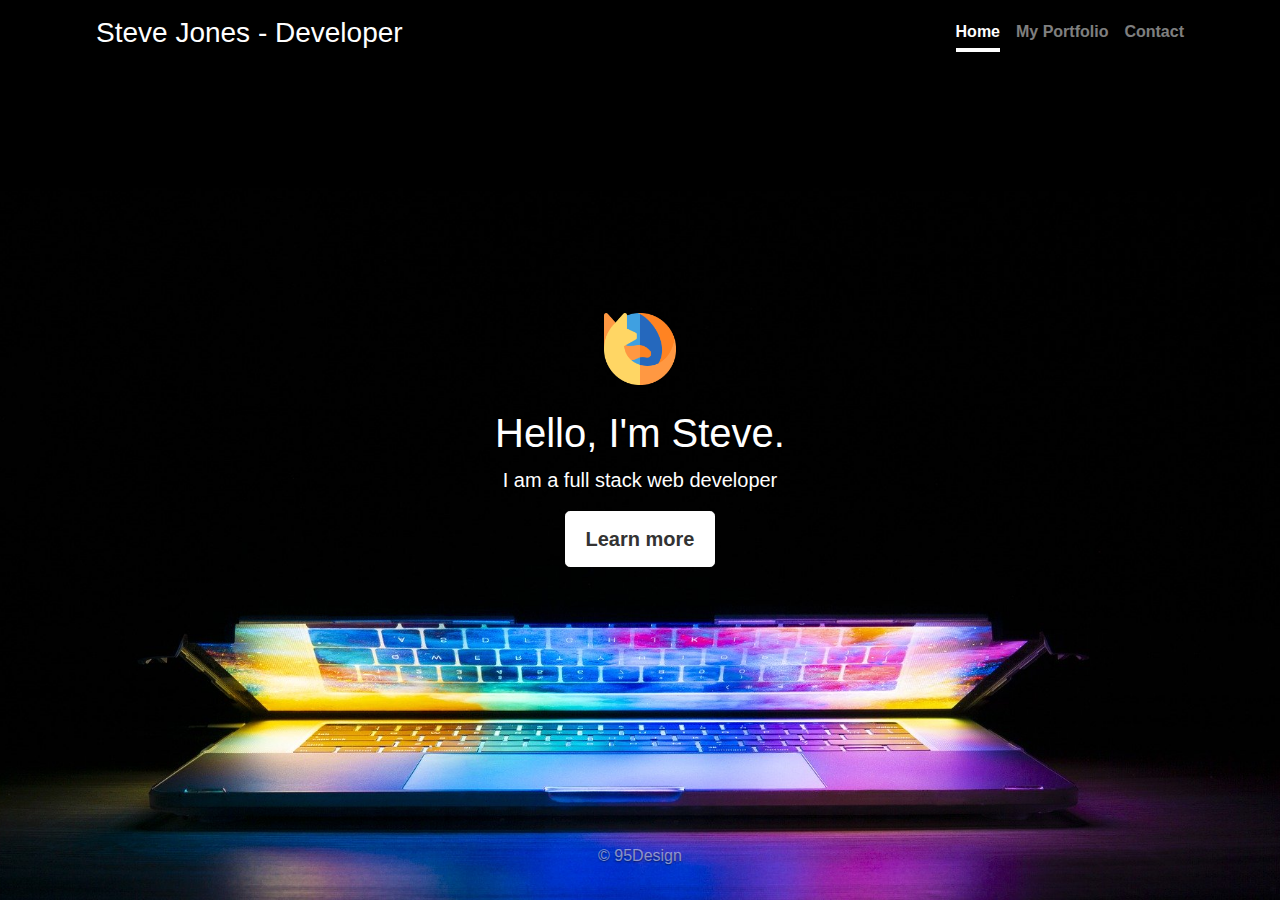
==== index.html @ 3a15ce28 "Completed Portfolio Layout Draft" ====
<!Doctype html5>
<html lang="en">
  <head>
    <meta charset="utf-8">
    <meta name="viewport" content="width=device-width, initial-scale=1, shrink-to-fit=no">
    <title>95Design · Web Development</title>

    <!-- Latest compiled and minified CSS -->
<link rel="stylesheet" href="https://stackpath.bootstrapcdn.com/bootstrap/4.5.2/css/bootstrap.min.css" integrity="sha384-JcKb8q3iqJ61gNV9KGb8thSsNjpSL0n8PARn9HuZOnIxN0hoP+VmmDGMN5t9UJ0Z" crossorigin="anonymous">
    <!-- Custom styles -->
<link href="styles/main.css" rel="stylesheet">
    <!-- Favicons -->

  </head>

  <body class="full-background">

      <div class="cover-container d-flex w-100 h-100 p-3 mx-auto flex-column">
          <header class="masthead mb-auto">
          <div class="inner">
            <h3 class="masthead-brand">Steve Jones - Developer</h3>
              <nav class="nav nav-masthead justify-content-center">
                <a class="nav-link active" href="#">Home</a>
                <a class="nav-link" href="portfolio.html">My Portfolio</a>
                <a class="nav-link" href="contact.html">Contact</a>
              </nav>
          </div>
          </header>

      <main role="main" class="inner cover">
          <img class="mb-4" src= "images/firefox.png" alt= "" width="72" height="72">
          <h1 class="cover-heading">Hello, I'm Steve.</h1>
            <p class="lead">I am a full stack web developer</p>
            <p class="lead">
            <a href="portfolio.html" class="btn btn-lg btn-secondary">Learn more</a>
            </p>
      </main>

      <footer class="mastfoot mt-auto">
          <div class="inner">
          <p>&copy; 95Design</p>
          </div>
      </footer>
  </div>








</body>
</html>
---- styles/main.css ----
/*
 * Globals
 */

/* Links */
a,
a:focus,
a:hover {
  color: #fff;
}

/* Custom default button */
.btn-secondary,
.btn-secondary:hover,
.btn-secondary:focus {
  color: #333;
  text-shadow: none; /* Prevent inheritance from `body` */
  background-color: #fff;
  border: .05rem solid #fff;
}


/*
 * Base structure
 */

html,
body {
  height: 100%;
  background-color: #202833;

}

body {
  display: -ms-flexbox;
  display: flex;
  color: #fff;
  text-shadow: 0 .05rem .1rem rgba(0, 0, 0, .5);

}

.full-background {
  background-position: center;
  background-repeat: no-repeat;
  background-size: cover;
  background-image: url("../images/laptop.jpg");

}

.cover-container {
  max-width: 70em;
  text-align: center;
}


/*
 * Header
 */
.masthead {
  margin-bottom: 50px
}

.masthead-brand {
  margin-bottom: 0;
}

.nav-masthead .nav-link {
  padding: .25rem 0;
  font-weight: 700;
  color: rgba(255, 255, 255, .5);
  background-color: transparent;
  border-bottom: .25rem solid transparent;
}

.nav-masthead .nav-link:hover,
.nav-masthead .nav-link:focus {
  border-bottom-color: rgba(255, 255, 255, .25);
}

.nav-masthead .nav-link + .nav-link {
  margin-left: 1rem;
}

.nav-masthead .active {
  color: #fff;
  border-bottom-color: #fff;
}



@media (min-width: 48em) {
  .masthead-brand {
    float: left;
  }
  .nav-masthead {
    float: right;
  }
}


/*
 * Cover
 */
.cover {
  padding: 0 1.5rem;
}
.cover .btn-lg {
  padding: .75rem 1.25rem;
  font-weight: 700;
}

.header-text-portfolio {
  padding-bottom: 50px;
}



hr{
  margin-bottom: 50;
}


.link {
  text-decoration: underline;
}

/*
*  protfolio page
*
*/

.port-row {
  background-color: #5580E9;
  border-radius: 4px;
  padding: 10;
  margin-top: 15px;
}

.portfolio-thumbnail {
  position: relative;
  height: auto;
  width: 90%;
  border-radius: 4px;
}

.portfolio-image {
  margin-top: 10px;
  margin-bottom: 10px;

}

.portfolio-text {
  margin-top: 10px;
  margin-bottom: 10px;
  padding: 15px;
  background-color: #202833;
  border-radius: 4px;
}

.jumbotron {
  background-color: #97C3C2;
  border-radius: 25px;
}

/*
*  Conact me page
*
*/

.contact-text {
  padding-top: 50px;
}

.contact-thumbnail {
  border-radius: 250px;
}

/* Featurettes
------------------------- */

.featurette-divider {
  margin: 5rem 0; /* Space out the Bootstrap <hr> more */
}

/* Thin out the marketing headings */
.featurette-heading {
  font-weight: 300;
  line-height: 1;
  letter-spacing: -.05rem;
}


/* RESPONSIVE CSS
-------------------------------------------------- */

@media (min-width: 40em) {
  /* Bump up size of carousel content */
  .carousel-caption p {
    margin-bottom: 1.25rem;
    font-size: 1.25rem;
    line-height: 1.4;
  }

  .featurette-heading {
    font-size: 50px;
  }
}

@media (min-width: 62em) {
  .featurette-heading {
    margin-top: 7rem;
  }
}




/*
 * Footer
 */
.mastfoot {
  color: rgba(255, 255, 255, .5);
}
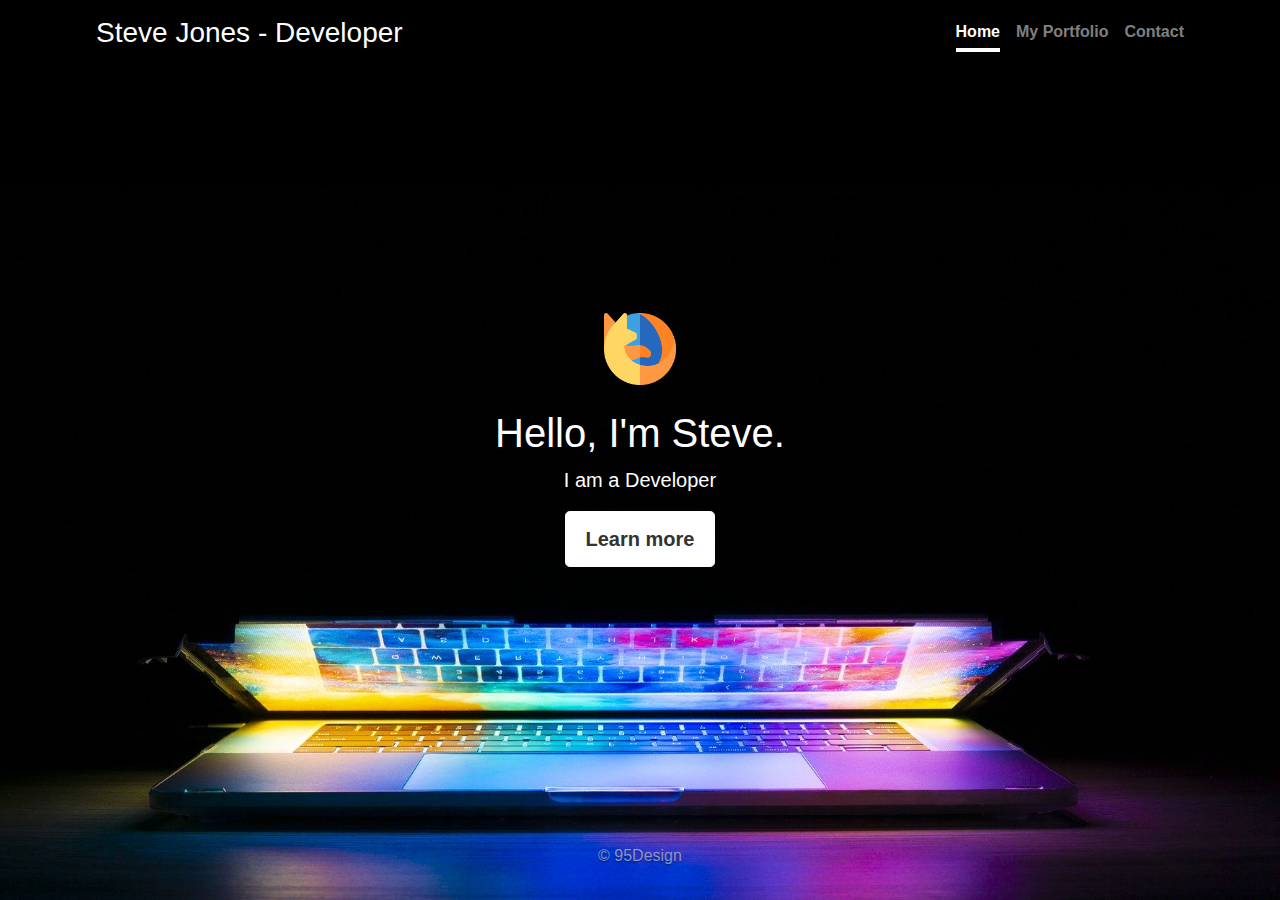
==== commit 34103842: "Fixing mobile layout issues" ====
--- a/index.html
+++ b/index.html
@@ -31,7 +31,7 @@
       <main role="main" class="inner cover">
           <img class="mb-4" src= "images/firefox.png" alt= "" width="72" height="72">
           <h1 class="cover-heading">Hello, I'm Steve.</h1>
-            <p class="lead">I am a full stack web developer</p>
+            <p class="lead">I am a Developer</p>
             <p class="lead">
             <a href="portfolio.html" class="btn btn-lg btn-secondary">Learn more</a>
             </p>
--- a/styles/main.css
+++ b/styles/main.css
@@ -168,11 +168,13 @@
 */
 
 .contact-text {
-  padding-top: 50px;
+
 }
 
 .contact-thumbnail {
-  border-radius: 250px;
+  border-radius: 125px;
+  height: 250px;
+  width: auto;
 }
 
 /* Featurettes
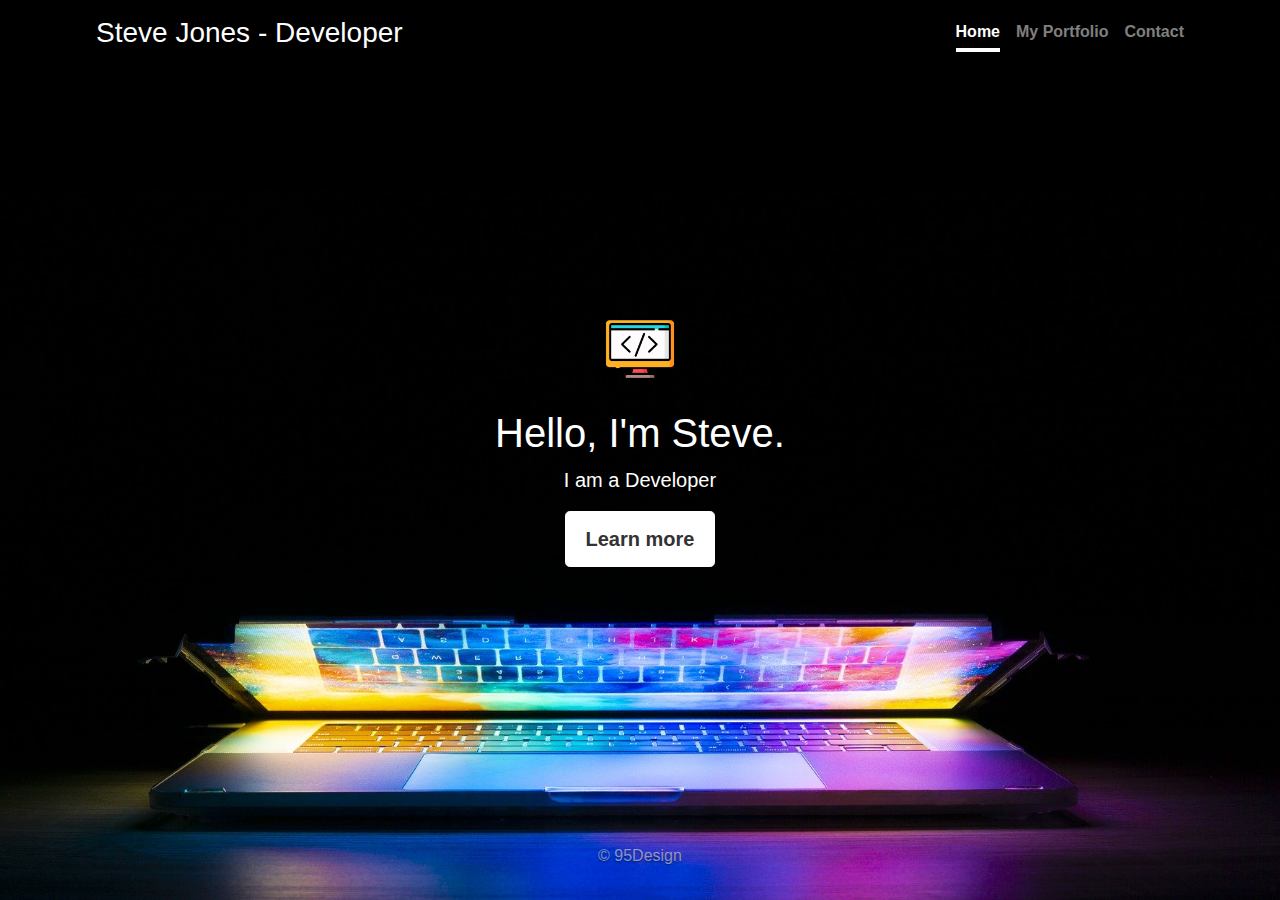
==== commit c6f4808f: "Safari on iOS responsiveness bug fix" ====
--- a/index.html
+++ b/index.html
@@ -29,7 +29,7 @@
           </header>
 
       <main role="main" class="inner cover">
-          <img class="mb-4" src= "images/firefox.png" alt= "" width="72" height="72">
+          <img class="mb-4" src= "images/coding.png" alt= "" width="72" height="72">
           <h1 class="cover-heading">Hello, I'm Steve.</h1>
             <p class="lead">I am a Developer</p>
             <p class="lead">
--- a/styles/main.css
+++ b/styles/main.css
@@ -191,6 +191,17 @@
   letter-spacing: -.05rem;
 }
 
+ .featurette-image {
+  margin-top: −120px; /* Vertically center image with the text */
+}
+
+ .featurette-image.pull-left {
+  margin-right: 40px;
+}
+ .featurette-image.pull-right {
+  margin-left: 40px;
+}
+
 
 /* RESPONSIVE CSS
 -------------------------------------------------- */
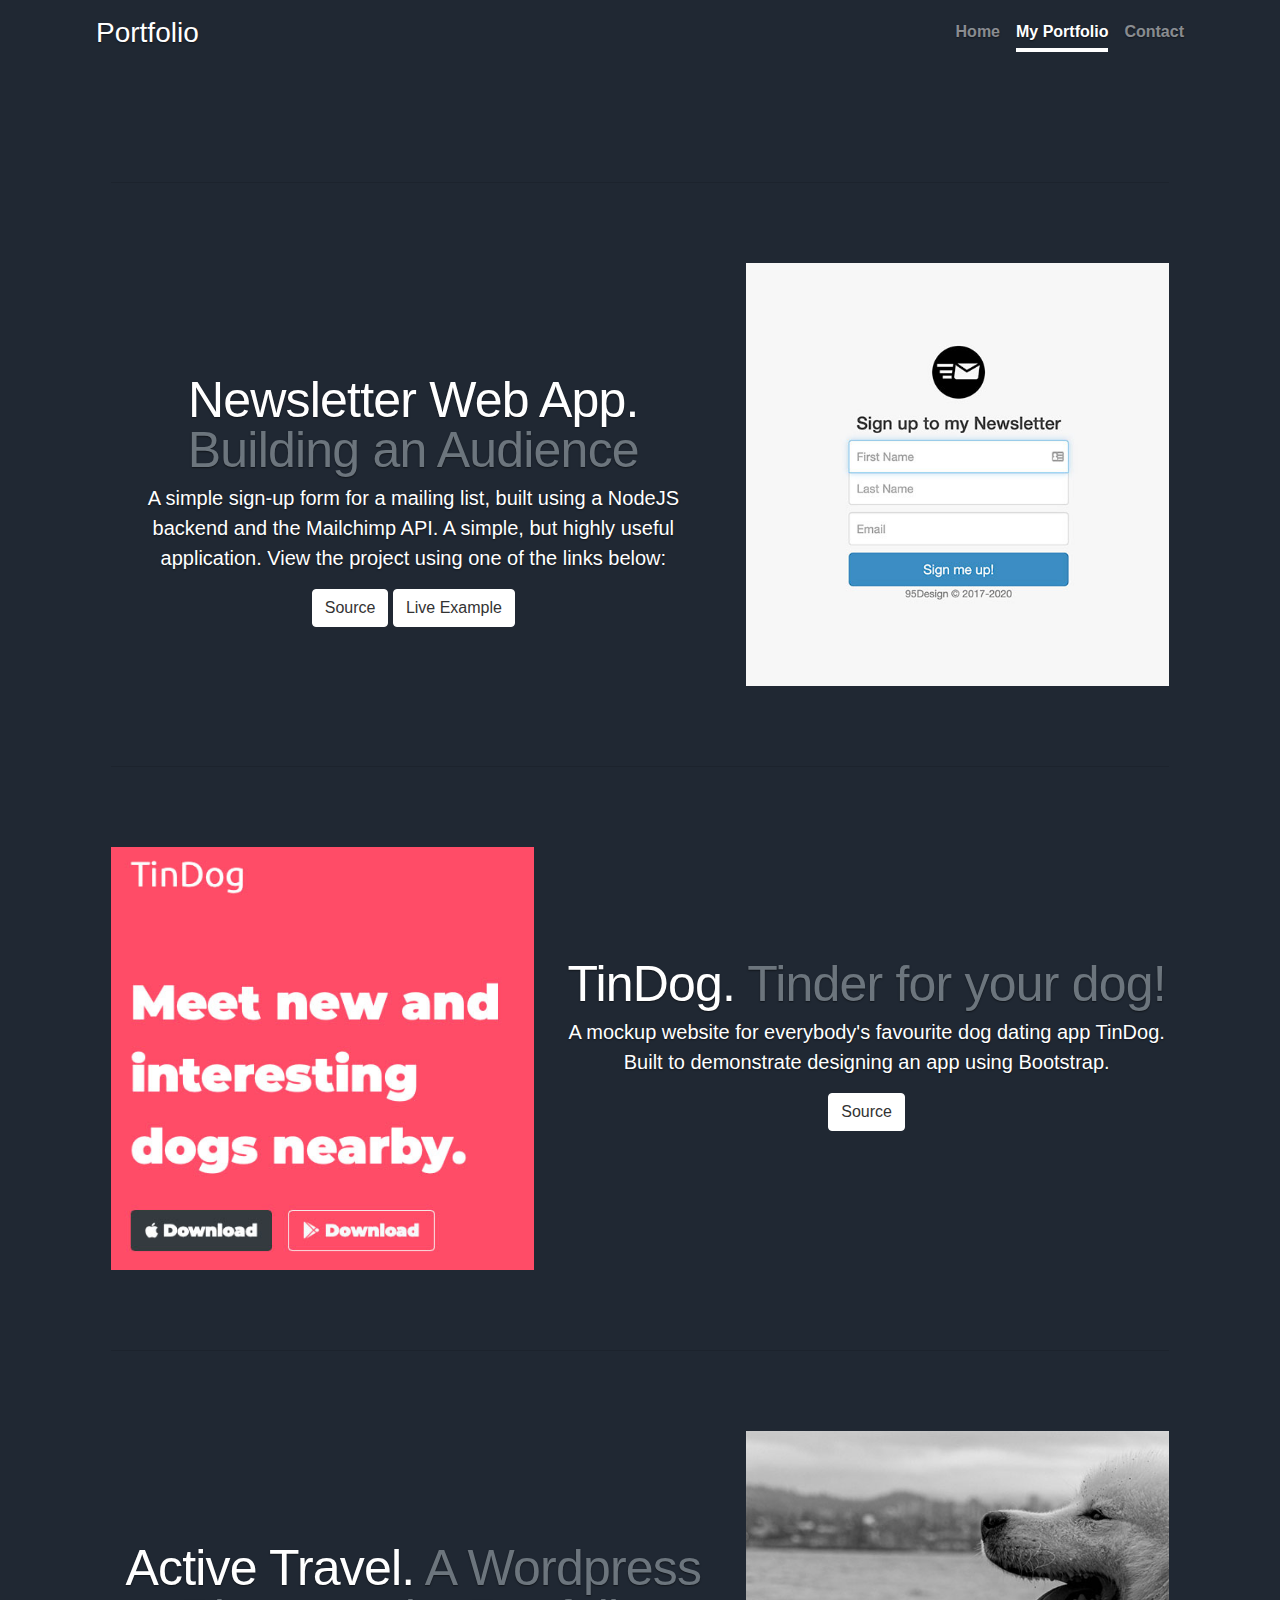
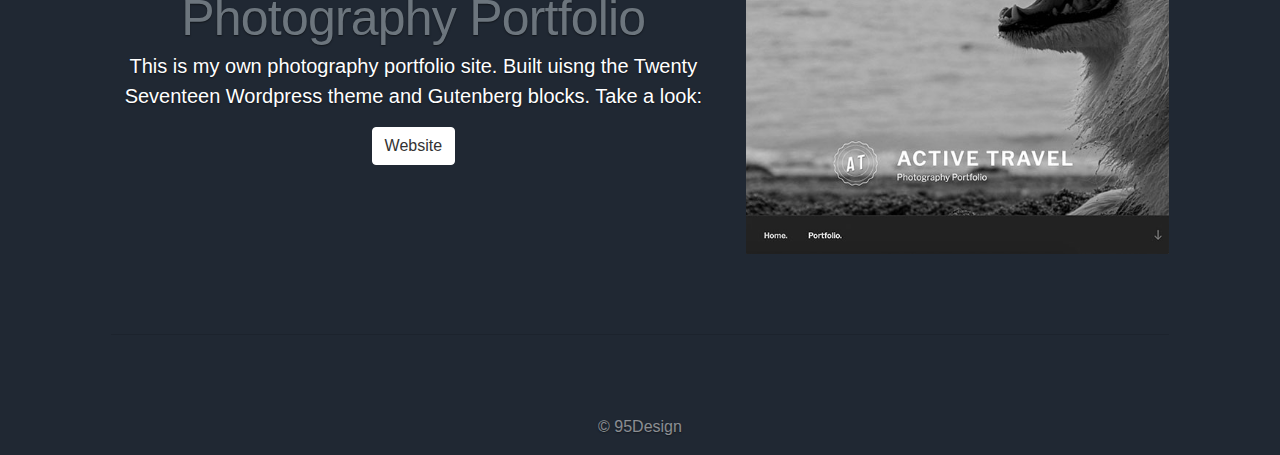
==== commit 85360e86: "revamprd site, simplified" ====
--- a/index.html
+++ b/index.html
@@ -4,7 +4,7 @@
   <head>
     <meta charset="utf-8">
     <meta name="viewport" content="width=device-width, initial-scale=1, shrink-to-fit=no">
-    <title>95Design · Web Development</title>
+    <title>Portfolio</title>
 
     <!-- Latest compiled and minified CSS -->
 <link rel="stylesheet" href="https://stackpath.bootstrapcdn.com/bootstrap/4.5.2/css/bootstrap.min.css" integrity="sha384-JcKb8q3iqJ61gNV9KGb8thSsNjpSL0n8PARn9HuZOnIxN0hoP+VmmDGMN5t9UJ0Z" crossorigin="anonymous">
@@ -13,29 +13,70 @@
     <!-- Favicons -->
 
   </head>
-
-  <body class="full-background">
+  <body>
 
       <div class="cover-container d-flex w-100 h-100 p-3 mx-auto flex-column">
-          <header class="masthead mb-auto">
+          <header class="masthead">
           <div class="inner">
-            <h3 class="masthead-brand">Steve Jones - Developer</h3>
+            <h3 class="masthead-brand">Portfolio</h3>
               <nav class="nav nav-masthead justify-content-center">
-                <a class="nav-link active" href="#">Home</a>
-                <a class="nav-link" href="portfolio.html">My Portfolio</a>
+                <a class="nav-link" href="index.html">Home</a>
+                <a class="nav-link active" href="#">My Portfolio</a>
                 <a class="nav-link" href="contact.html">Contact</a>
               </nav>
           </div>
           </header>
 
-      <main role="main" class="inner cover">
-          <img class="mb-4" src= "images/coding.png" alt= "" width="72" height="72">
-          <h1 class="cover-heading">Hello, I'm Steve.</h1>
-            <p class="lead">I am a Developer</p>
-            <p class="lead">
-            <a href="portfolio.html" class="btn btn-lg btn-secondary">Learn more</a>
-            </p>
-      </main>
+          <!-- Portfolio Featurettes -->
+          <div class="container">
+            <hr class="featurette-divider">
+
+            <div class="row">
+              <div class="col-md-7">
+                <h2 class="featurette-heading">Newsletter Web App. <span class="text-muted">Building an Audience</span></h2>
+                <p class="lead">A simple sign-up form for a mailing list, built using a NodeJS backend and the Mailchimp API. A simple, but highly useful application. View the project using one of the links below:</p>
+                <a href="https://github.com/stevej763/mailing-list-nodejs" class="btn btn-secondary" target="_blank">Source</a>
+                <a href="http://mail-listing-app.herokuapp.com/" class="btn btn-secondary" target="_blank">Live Example</a><br><br>
+              </div>
+              <div class="col-md-5">
+                <img class="featurette-image img-fluid mx-auto" src="images/projects/newsletter/nl-thumb.jpg" width="500" height="500" alt="">
+              </div>
+            </div>
+
+
+            <hr class="featurette-divider">
+
+            <div class="row">
+              <div class="col-md-7 order-md-2">
+                <h2 class="featurette-heading">TinDog. <span class="text-muted">Tinder for your dog!</span></h2>
+                <p class="lead">A mockup website for everybody's favourite dog dating app TinDog. Built to demonstrate designing an app using Bootstrap.</p>
+                <a href="https://github.com/stevej763/tindog" class="btn btn-secondary target="_blank">Source</a></br></br>
+              </div>
+              <div class="col-md-5 order-md-1">
+              <img class="featurette-image img-fluid mx-auto" src="images/projects/tindog/tindog-thumbnail.jpg" width="500" height="500" alt="">
+              </div>
+            </div>
+
+            <hr class="featurette-divider">
+
+            <div class="row">
+              <div class="col-md-7">
+                <h2 class="featurette-heading">Active Travel. <span class="text-muted">A Wordpress Photography Portfolio</span></h2>
+                <p class="lead">This is my own photography portfolio site. Built uisng the Twenty Seventeen Wordpress theme and Gutenberg blocks. Take a look:</p>
+                <a class="btn btn-secondary" href="https://active-travel.co.uk/" target="_blank" >Website</a><br><br>
+              </div>
+              <div class="col-md-5">
+              <img class="featurette-image img-fluid mx-auto" src="images/projects/active-travel/Active-travel.jpg" width="500" height="500" >
+              </div>
+            </div>
+
+            <hr class="featurette-divider">
+
+
+
+          </div>
+          <!-- /END Portfolio Featurettes -->
+
 
       <footer class="mastfoot mt-auto">
           <div class="inner">
@@ -43,13 +84,9 @@
           </div>
       </footer>
   </div>
+  <script src="https://code.jquery.com/jquery-3.5.1.slim.min.js" integrity="sha384-DfXdz2htPH0lsSSs5nCTpuj/zy4C+OGpamoFVy38MVBnE+IbbVYUew+OrCXaRkfj" crossorigin="anonymous"></script>
+      <script>window.jQuery || document.write('<script src="/docs/4.5/assets/js/vendor/jquery.slim.min.js"><\/script>')</script><script src="/docs/4.5/dist/js/bootstrap.bundle.min.js" integrity="sha384-LtrjvnR4Twt/qOuYxE721u19sVFLVSA4hf/rRt6PrZTmiPltdZcI7q7PXQBYTKyf" crossorigin="anonymous"></script>
+</body>
 
 
-
-
-
-
-
-
-</body>
 </html>
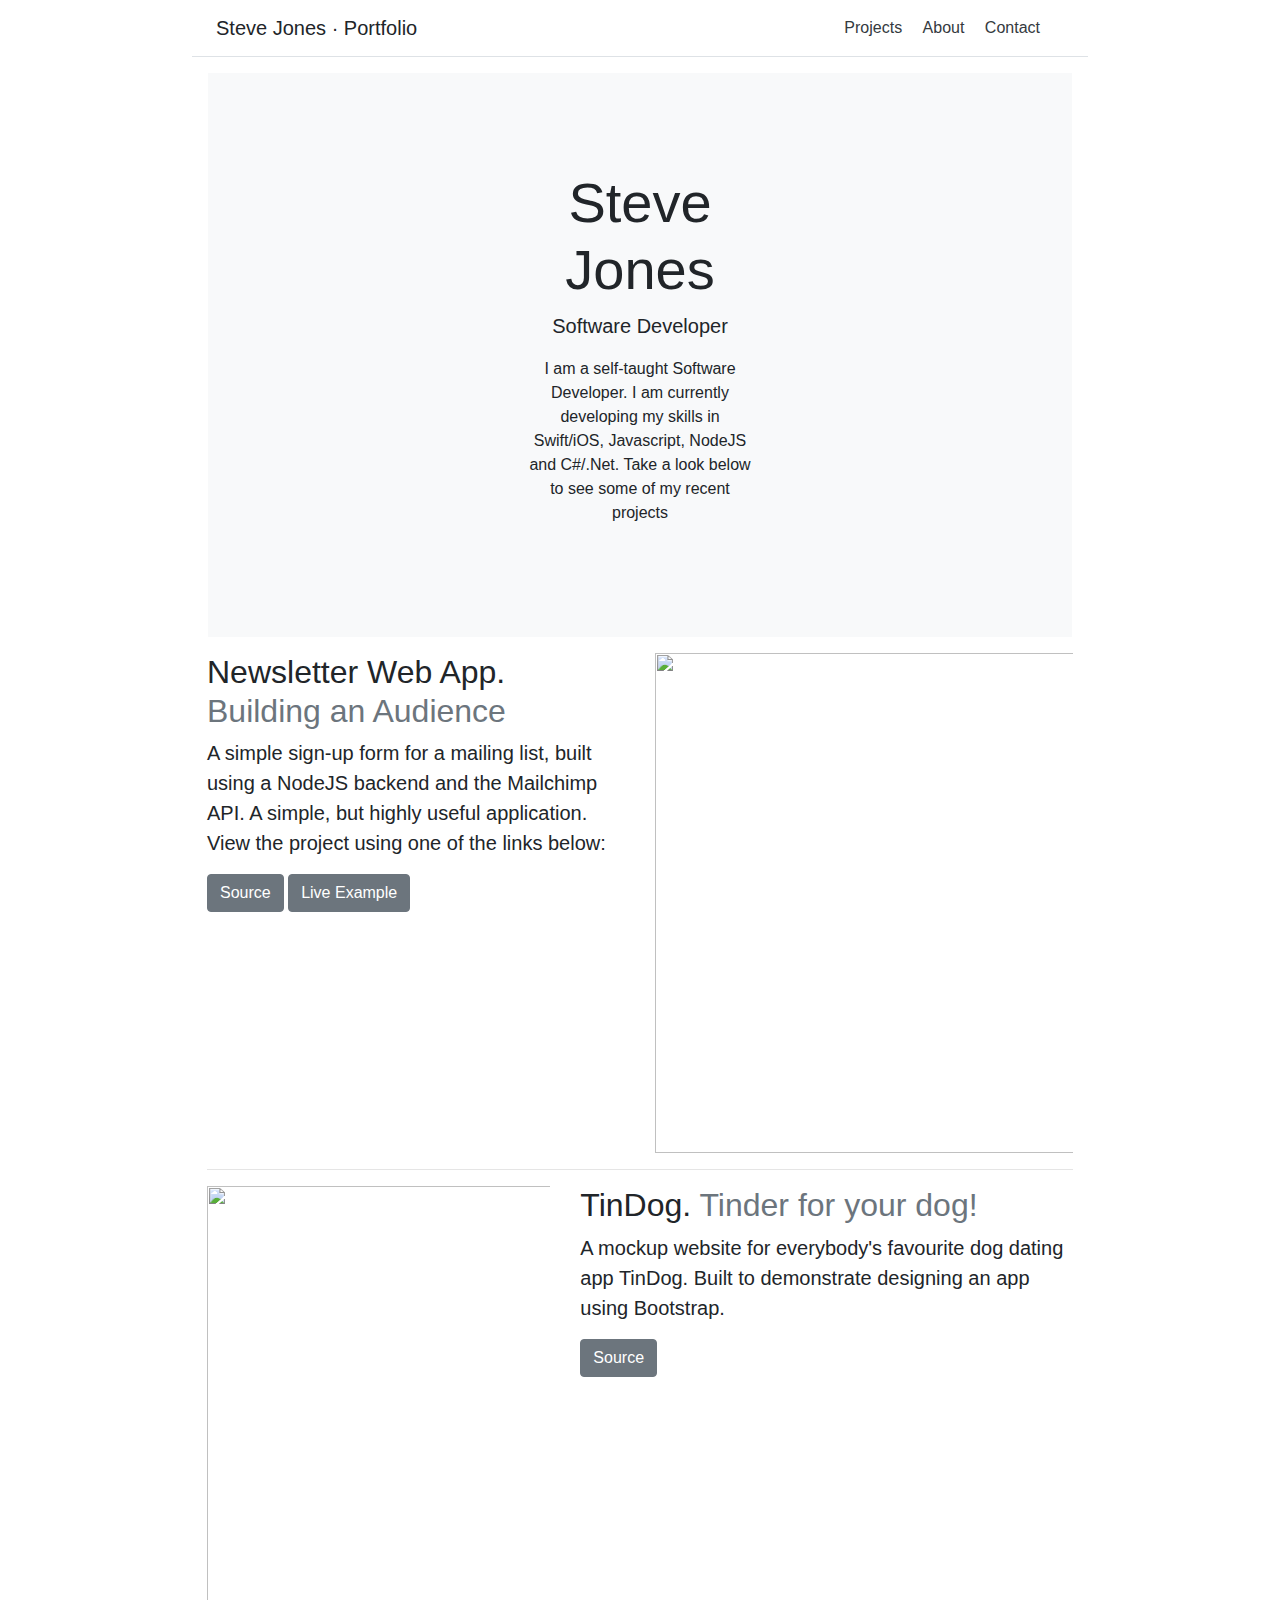
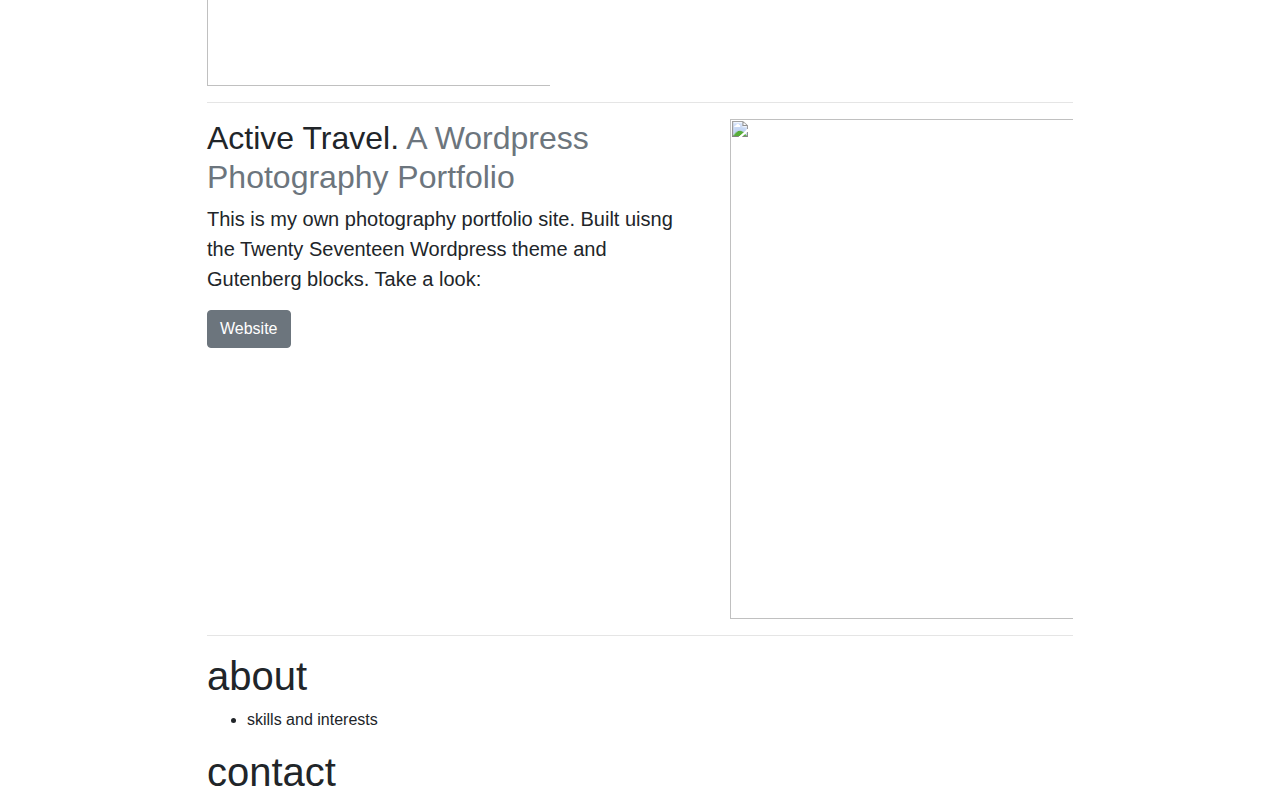
==== commit 4c35239c: "basic site layout created" ====
--- a/index.html
+++ b/index.html
@@ -1,92 +1,102 @@
+<!DOCTYPE html5>
+<html lang="en" dir="ltr">
 
-<!Doctype html5>
-<html lang="en">
-  <head>
-    <meta charset="utf-8">
-    <meta name="viewport" content="width=device-width, initial-scale=1, shrink-to-fit=no">
-    <title>Portfolio</title>
-
-    <!-- Latest compiled and minified CSS -->
-<link rel="stylesheet" href="https://stackpath.bootstrapcdn.com/bootstrap/4.5.2/css/bootstrap.min.css" integrity="sha384-JcKb8q3iqJ61gNV9KGb8thSsNjpSL0n8PARn9HuZOnIxN0hoP+VmmDGMN5t9UJ0Z" crossorigin="anonymous">
-    <!-- Custom styles -->
-<link href="styles/main.css" rel="stylesheet">
-    <!-- Favicons -->
-
-  </head>
-  <body>
-
-      <div class="cover-container d-flex w-100 h-100 p-3 mx-auto flex-column">
-          <header class="masthead">
-          <div class="inner">
-            <h3 class="masthead-brand">Portfolio</h3>
-              <nav class="nav nav-masthead justify-content-center">
-                <a class="nav-link" href="index.html">Home</a>
-                <a class="nav-link active" href="#">My Portfolio</a>
-                <a class="nav-link" href="contact.html">Contact</a>
-              </nav>
-          </div>
-          </header>
-
-          <!-- Portfolio Featurettes -->
-          <div class="container">
-            <hr class="featurette-divider">
-
-            <div class="row">
-              <div class="col-md-7">
-                <h2 class="featurette-heading">Newsletter Web App. <span class="text-muted">Building an Audience</span></h2>
-                <p class="lead">A simple sign-up form for a mailing list, built using a NodeJS backend and the Mailchimp API. A simple, but highly useful application. View the project using one of the links below:</p>
-                <a href="https://github.com/stevej763/mailing-list-nodejs" class="btn btn-secondary" target="_blank">Source</a>
-                <a href="http://mail-listing-app.herokuapp.com/" class="btn btn-secondary" target="_blank">Live Example</a><br><br>
-              </div>
-              <div class="col-md-5">
-                <img class="featurette-image img-fluid mx-auto" src="images/projects/newsletter/nl-thumb.jpg" width="500" height="500" alt="">
-              </div>
-            </div>
+<head>
+  <meta charset="utf-8">
+  <meta name="viewport" content="width=device-width, initial-scale=1, shrink-to-fit=no">
+  <meta name="description" content="">
+  <title>Portfolio · Steve Jones</title>
+  <script src="https://ajax.googleapis.com/ajax/libs/jquery/3.5.1/jquery.min.js"></script>
+  <script src="jquery_functions.js"></script>
+  <!-- bootstrap css -->
+  <link rel="stylesheet" href="https://stackpath.bootstrapcdn.com/bootstrap/4.5.2/css/bootstrap.min.css" integrity="sha384-JcKb8q3iqJ61gNV9KGb8thSsNjpSL0n8PARn9HuZOnIxN0hoP+VmmDGMN5t9UJ0Z" crossorigin="anonymous">
+  <!-- custom css -->
+  <link href="styles/main.css" rel="stylesheet">
 
 
-            <hr class="featurette-divider">
+</head>
 
-            <div class="row">
-              <div class="col-md-7 order-md-2">
-                <h2 class="featurette-heading">TinDog. <span class="text-muted">Tinder for your dog!</span></h2>
-                <p class="lead">A mockup website for everybody's favourite dog dating app TinDog. Built to demonstrate designing an app using Bootstrap.</p>
-                <a href="https://github.com/stevej763/tindog" class="btn btn-secondary target="_blank">Source</a></br></br>
-              </div>
-              <div class="col-md-5 order-md-1">
-              <img class="featurette-image img-fluid mx-auto" src="images/projects/tindog/tindog-thumbnail.jpg" width="500" height="500" alt="">
-              </div>
-            </div>
+<body class="Portfolio">
 
-            <hr class="featurette-divider">
+  <div class="d-flex flex-column flex-md-row align-items-center p-3 px-md-4 mb-3 bg-white border-bottom ">
+    <h5 class="my-0 mr-md-auto font-weight-normal">Steve Jones · Portfolio</h5> <!-- navbar heading -->
+    <nav class="my-2 my-md-0 mr-md-3">
+      <!-- classes for margins -->
+      <a class="p-2 text-dark" href="#projects">Projects</a>
+      <a class="p-2 text-dark" href="#about">About</a>
+      <a class="p-2 text-dark" href="#contact">Contact</a>
+    </nav>
+  </div>
 
-            <div class="row">
-              <div class="col-md-7">
-                <h2 class="featurette-heading">Active Travel. <span class="text-muted">A Wordpress Photography Portfolio</span></h2>
-                <p class="lead">This is my own photography portfolio site. Built uisng the Twenty Seventeen Wordpress theme and Gutenberg blocks. Take a look:</p>
-                <a class="btn btn-secondary" href="https://active-travel.co.uk/" target="_blank" >Website</a><br><br>
-              </div>
-              <div class="col-md-5">
-              <img class="featurette-image img-fluid mx-auto" src="images/projects/active-travel/Active-travel.jpg" width="500" height="500" >
-              </div>
-            </div>
-
-            <hr class="featurette-divider">
+  <!-- introduction  -->
+    <div class="position-relative overflow-hidden p-3 p-md-5 m-md-3 text-center bg-light">
+  <div class="col-md-5 p-lg-5 mx-auto">
+    <h1 class="display-4 font-weight-normal">Steve Jones</h1>
+    <p class="lead font-weight-normal">Software Developer</p>
+    <p class=" font-weight-normal">I am a self-taught Software Developer. I am currently developing my skills in Swift/iOS, Javascript, NodeJS and C#/.Net. Take a look below to see some of my recent projects</p>
+  </div>
+  <div class="product-device shadow-sm d-none d-md-block"></div>
+  <div class="product-device product-device-2 shadow-sm d-none d-md-block"></div>
+</div>
 
 
 
-          </div>
-          <!-- /END Portfolio Featurettes -->
 
 
-      <footer class="mastfoot mt-auto">
-          <div class="inner">
-          <p>&copy; 95Design</p>
-          </div>
-      </footer>
+
+  <div class="container" id="projects">
+    <div class="row">
+      <div class="col-md-6">
+        <h2 class="featurette-heading">Newsletter Web App. <span class="text-muted">Building an Audience</span></h2>
+        <p class="lead">A simple sign-up form for a mailing list, built using a NodeJS backend and the Mailchimp API. A simple, but highly useful application. View the project using one of the links below:</p>
+        <a href="https://github.com/stevej763/mailing-list-nodejs" class="btn btn-secondary" target="_blank">Source</a>
+        <a href="https://mail-listing-app.herokuapp.com/" class="btn btn-secondary" target="_blank">Live Example</a><br><br>
+      </div>
+      <div class="col-md-6">
+        <img class="featurette-image img-fluid mx-auto" src="images/projects/newsletter/nl-thumb.jpg" width="500" height="500" alt="">
+      </div>
+    </div>
+    <hr class="featurette-divider">
+    <div class="row">
+      <div class="col-md-7 order-md-2">
+        <h2 class="featurette-heading">TinDog. <span class="text-muted">Tinder for your dog!</span></h2>
+        <p class="lead">A mockup website for everybody's favourite dog dating app TinDog. Built to demonstrate designing an app using Bootstrap.</p>
+        <a href="https://github.com/stevej763/tindog" class="btn btn-secondary" target=" _blank">Source</a>
+      </div>
+      <div class="col-md-5 order-md-1">
+        <img class="featurette-image img-fluid mx-auto" src="images/projects/tindog/tindog-thumbnail.jpg" width="500" height="500" alt="">
+      </div>
+    </div>
+    <hr class="featurette-divider">
+    <div class="row">
+      <div class="col-md-7">
+        <h2 class="featurette-heading">Active Travel. <span class="text-muted">A Wordpress Photography Portfolio</span></h2>
+        <p class="lead">This is my own photography portfolio site. Built uisng the Twenty Seventeen Wordpress theme and Gutenberg blocks. Take a look:</p>
+        <a class="btn btn-secondary" href="https://active-travel.co.uk/" target="_blank">Website</a><br><br>
+      </div>
+      <div class="col-md-5">
+        <img class="featurette-image img-fluid mx-auto" src="images/projects/active-travel/Active-travel.jpg" width="500" height="500">
+      </div>
+    </div>
+    <hr class="featurette-divider">
   </div>
-  <script src="https://code.jquery.com/jquery-3.5.1.slim.min.js" integrity="sha384-DfXdz2htPH0lsSSs5nCTpuj/zy4C+OGpamoFVy38MVBnE+IbbVYUew+OrCXaRkfj" crossorigin="anonymous"></script>
-      <script>window.jQuery || document.write('<script src="/docs/4.5/assets/js/vendor/jquery.slim.min.js"><\/script>')</script><script src="/docs/4.5/dist/js/bootstrap.bundle.min.js" integrity="sha384-LtrjvnR4Twt/qOuYxE721u19sVFLVSA4hf/rRt6PrZTmiPltdZcI7q7PXQBYTKyf" crossorigin="anonymous"></script>
+
+<div class="container" id="about"> <!-- about me -->
+<h1>about</h1>
+<ul>
+  <li>skills and interests</li>
+</ul>
+
+</div>
+
+<div class="container" id="contact"> <!-- contact -->
+<h1>contact</h1>
+
+</div>
+
+  <script src="https://cdn.jsdelivr.net/npm/popper.js@1.16.1/dist/umd/popper.min.js" integrity="sha384-9/reFTGAW83EW2RDu2S0VKaIzap3H66lZH81PoYlFhbGU+6BZp6G7niu735Sk7lN" crossorigin="anonymous"></script>
+  <script src="https://stackpath.bootstrapcdn.com/bootstrap/4.5.2/js/bootstrap.min.js" integrity="sha384-B4gt1jrGC7Jh4AgTPSdUtOBvfO8shuf57BaghqFfPlYxofvL8/KUEfYiJOMMV+rV" crossorigin="anonymous"></script>
+
 </body>
 
-
 </html>
--- a/styles/main.css
+++ b/styles/main.css
@@ -1,236 +1,16 @@
-/*
- * Globals
- */
+/* html {
+  scroll-behavior: smooth;
+} */
 
-/* Links */
-a,
-a:focus,
-a:hover {
-  color: #fff;
-}
-
-/* Custom default button */
-.btn-secondary,
-.btn-secondary:hover,
-.btn-secondary:focus {
-  color: #333;
-  text-shadow: none; /* Prevent inheritance from `body` */
-  background-color: #fff;
-  border: .05rem solid #fff;
-}
-
-
-/*
- * Base structure
- */
-
-html,
-body {
-  height: 100%;
-  background-color: #202833;
+.Portfolio {
+  padding-left: 15%;
+  padding-right: 15%;
 
 }
 
-body {
-  display: -ms-flexbox;
-  display: flex;
-  color: #fff;
-  text-shadow: 0 .05rem .1rem rgba(0, 0, 0, .5);
-
+@media (max-width: 768px) {
+.Portfolio{
+  padding-left: 0;
+  padding-right: 0;
 }
-
-.full-background {
-  background-position: center;
-  background-repeat: no-repeat;
-  background-size: cover;
-  background-image: url("../images/laptop.jpg");
-
 }
-
-.cover-container {
-  max-width: 70em;
-  text-align: center;
-}
-
-
-/*
- * Header
- */
-.masthead {
-  margin-bottom: 50px
-}
-
-.masthead-brand {
-  margin-bottom: 0;
-}
-
-.nav-masthead .nav-link {
-  padding: .25rem 0;
-  font-weight: 700;
-  color: rgba(255, 255, 255, .5);
-  background-color: transparent;
-  border-bottom: .25rem solid transparent;
-}
-
-.nav-masthead .nav-link:hover,
-.nav-masthead .nav-link:focus {
-  border-bottom-color: rgba(255, 255, 255, .25);
-}
-
-.nav-masthead .nav-link + .nav-link {
-  margin-left: 1rem;
-}
-
-.nav-masthead .active {
-  color: #fff;
-  border-bottom-color: #fff;
-}
-
-
-
-@media (min-width: 48em) {
-  .masthead-brand {
-    float: left;
-  }
-  .nav-masthead {
-    float: right;
-  }
-}
-
-
-/*
- * Cover
- */
-.cover {
-  padding: 0 1.5rem;
-}
-.cover .btn-lg {
-  padding: .75rem 1.25rem;
-  font-weight: 700;
-}
-
-.header-text-portfolio {
-  padding-bottom: 50px;
-}
-
-
-
-hr{
-  margin-bottom: 50;
-}
-
-
-.link {
-  text-decoration: underline;
-}
-
-/*
-*  protfolio page
-*
-*/
-
-.port-row {
-  background-color: #5580E9;
-  border-radius: 4px;
-  padding: 10;
-  margin-top: 15px;
-}
-
-.portfolio-thumbnail {
-  position: relative;
-  height: auto;
-  width: 90%;
-  border-radius: 4px;
-}
-
-.portfolio-image {
-  margin-top: 10px;
-  margin-bottom: 10px;
-
-}
-
-.portfolio-text {
-  margin-top: 10px;
-  margin-bottom: 10px;
-  padding: 15px;
-  background-color: #202833;
-  border-radius: 4px;
-}
-
-.jumbotron {
-  background-color: #97C3C2;
-  border-radius: 25px;
-}
-
-/*
-*  Conact me page
-*
-*/
-
-.contact-text {
-
-}
-
-.contact-thumbnail {
-  border-radius: 125px;
-  height: 250px;
-  width: auto;
-}
-
-/* Featurettes
-------------------------- */
-
-.featurette-divider {
-  margin: 5rem 0; /* Space out the Bootstrap <hr> more */
-}
-
-/* Thin out the marketing headings */
-.featurette-heading {
-  font-weight: 300;
-  line-height: 1;
-  letter-spacing: -.05rem;
-}
-
- .featurette-image {
-  margin-top: −120px; /* Vertically center image with the text */
-}
-
- .featurette-image.pull-left {
-  margin-right: 40px;
-}
- .featurette-image.pull-right {
-  margin-left: 40px;
-}
-
-
-/* RESPONSIVE CSS
--------------------------------------------------- */
-
-@media (min-width: 40em) {
-  /* Bump up size of carousel content */
-  .carousel-caption p {
-    margin-bottom: 1.25rem;
-    font-size: 1.25rem;
-    line-height: 1.4;
-  }
-
-  .featurette-heading {
-    font-size: 50px;
-  }
-}
-
-@media (min-width: 62em) {
-  .featurette-heading {
-    margin-top: 7rem;
-  }
-}
-
-
-
-
-/*
- * Footer
- */
-.mastfoot {
-  color: rgba(255, 255, 255, .5);
-}
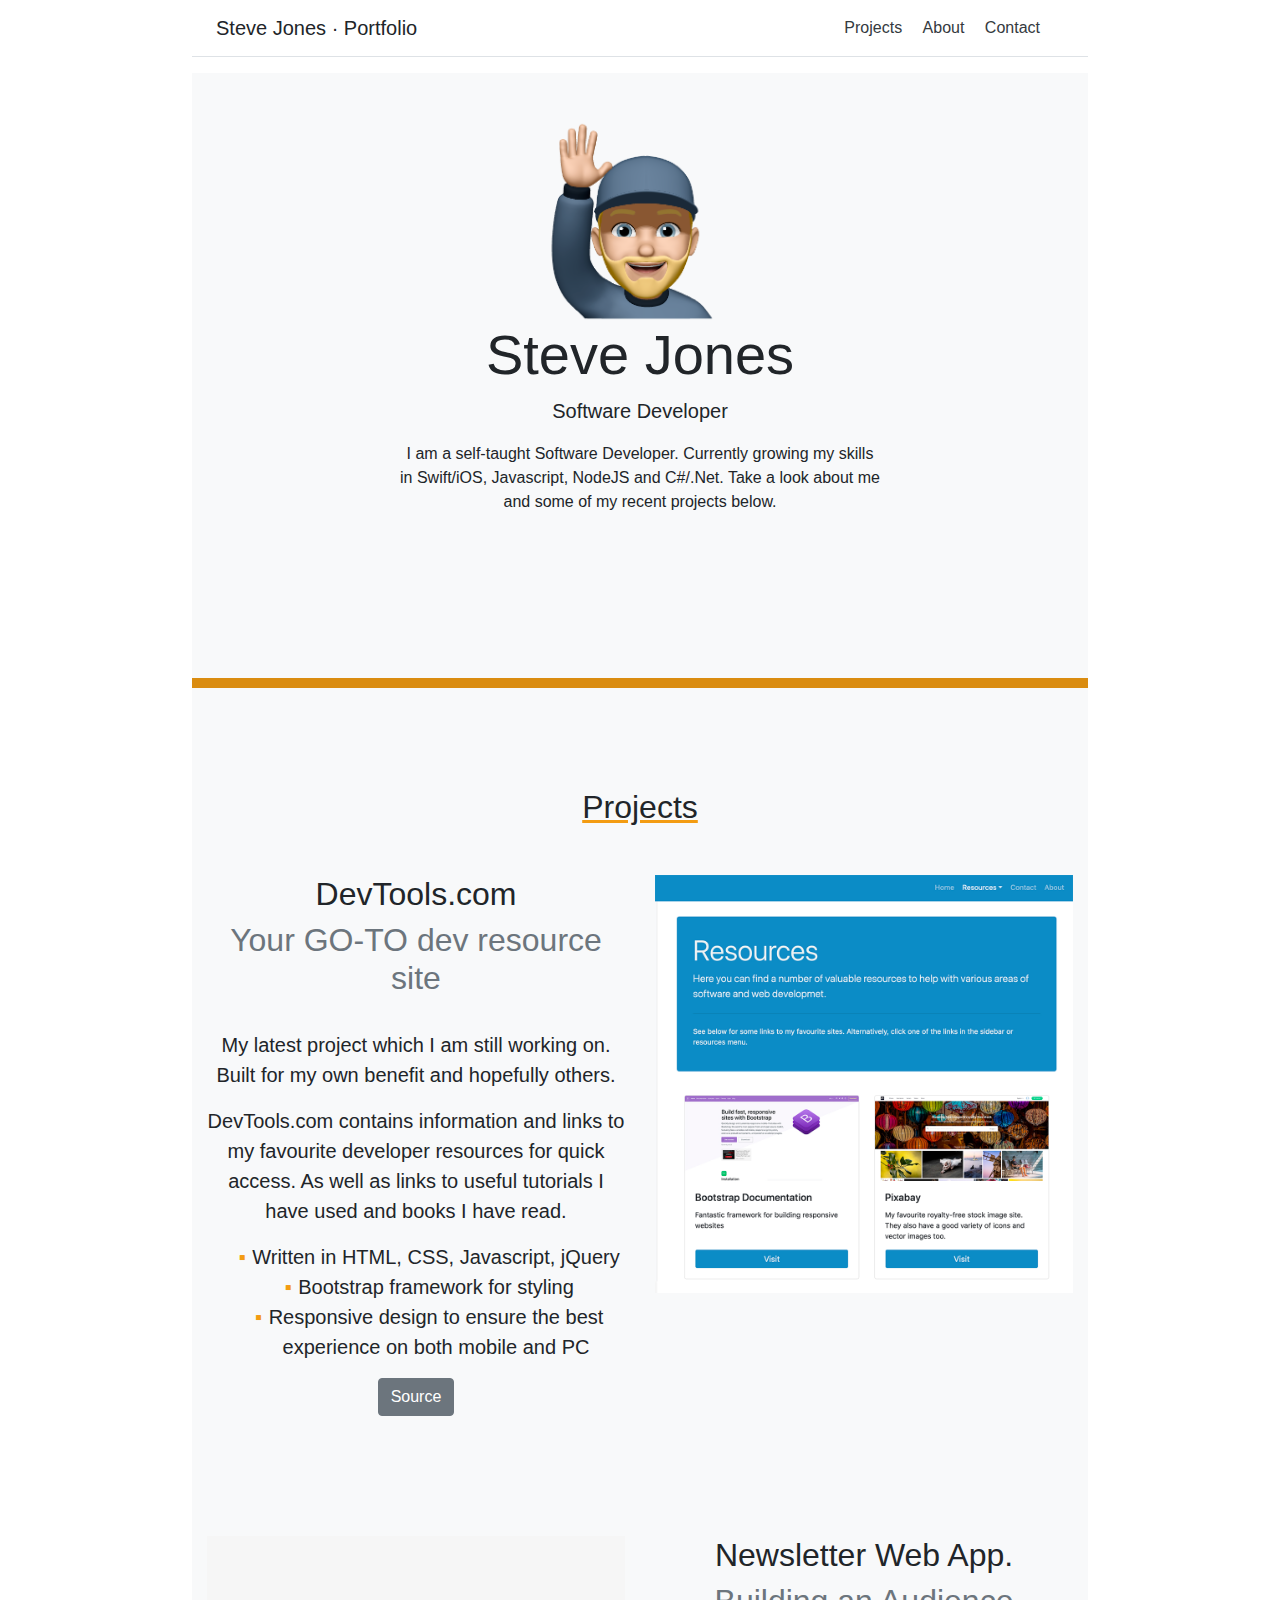
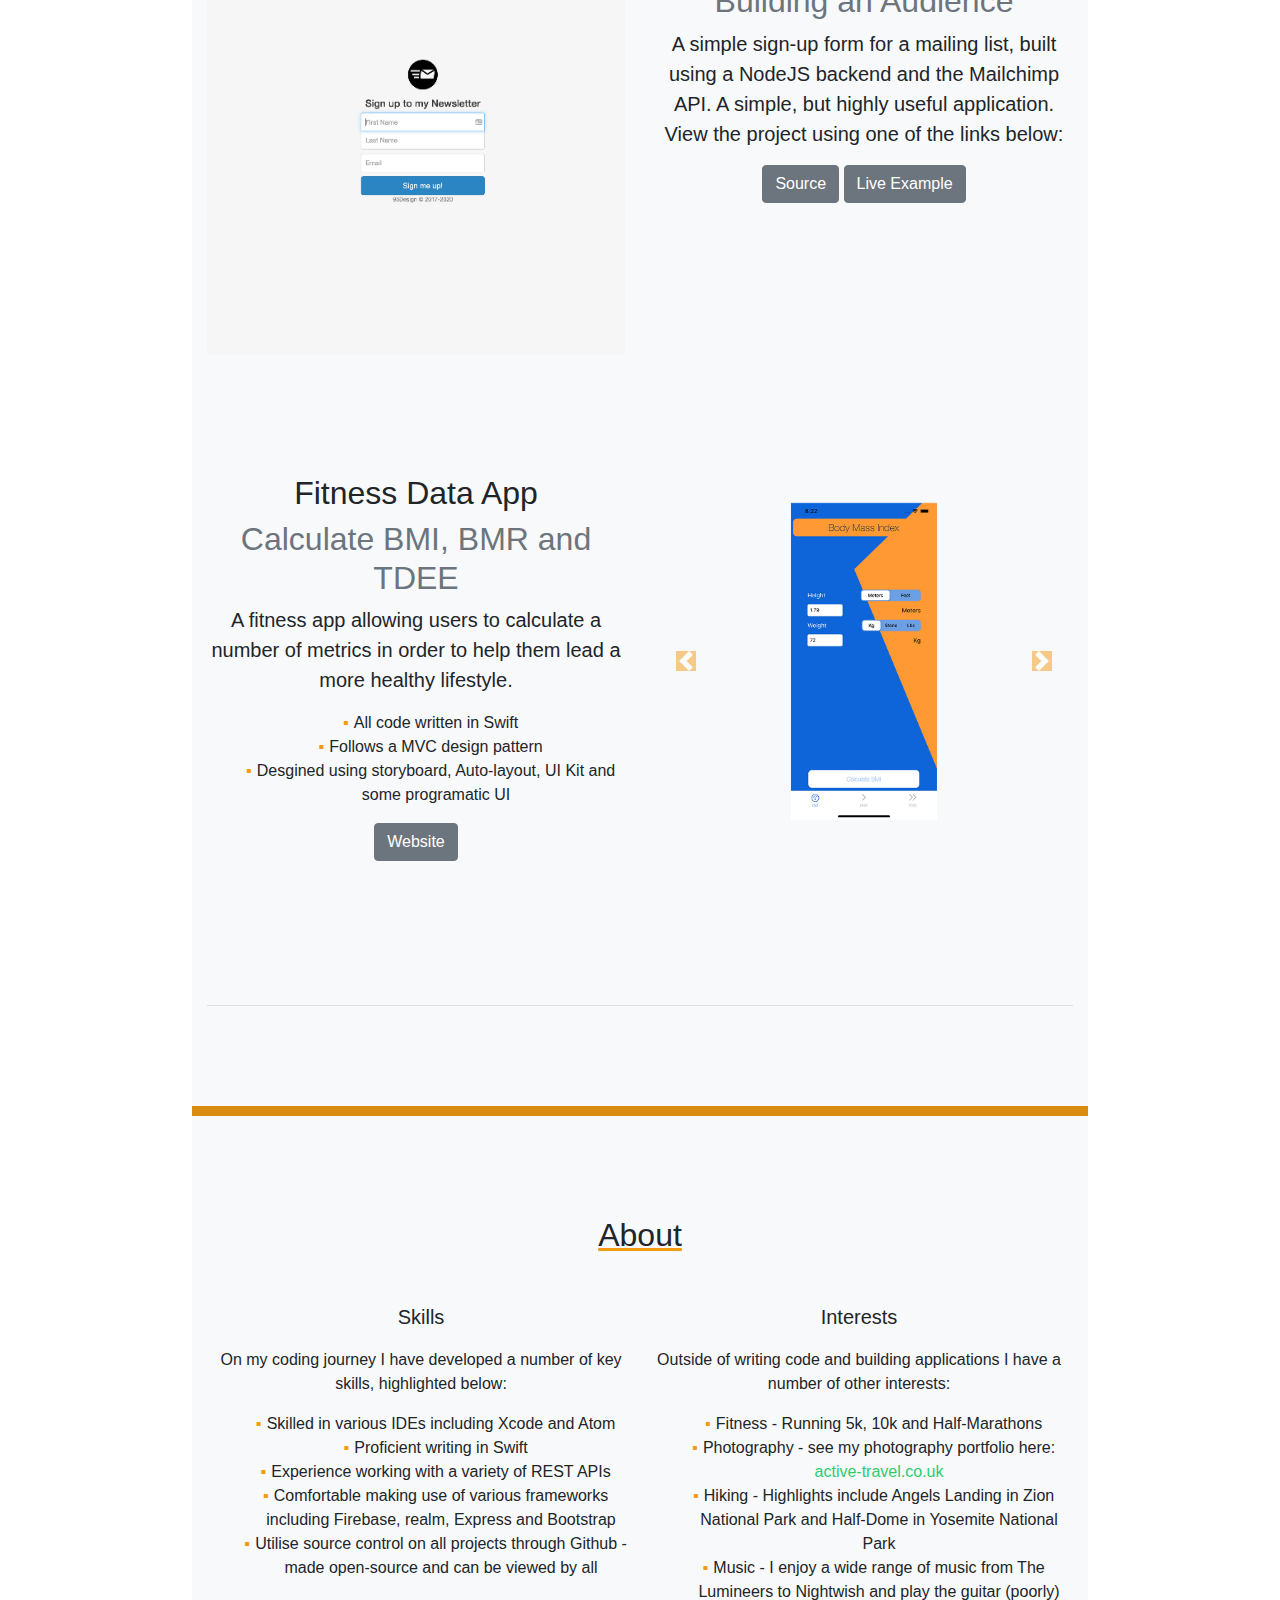
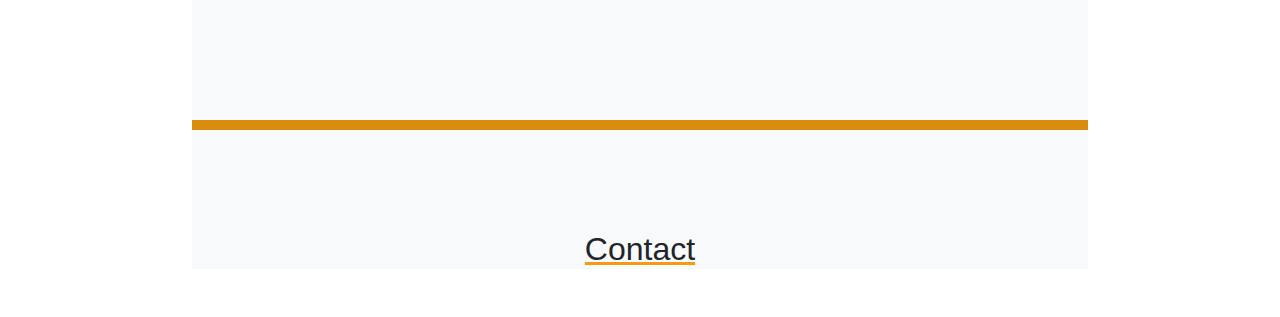
==== commit 6da7a530: "css styling changes and images added" ====
--- a/index.html
+++ b/index.html
@@ -6,6 +6,10 @@
   <meta name="viewport" content="width=device-width, initial-scale=1, shrink-to-fit=no">
   <meta name="description" content="">
   <title>Portfolio · Steve Jones</title>
+
+
+  <link rel="shortcut icon" href="favicon.png">
+
   <script src="https://ajax.googleapis.com/ajax/libs/jquery/3.5.1/jquery.min.js"></script>
   <script src="jquery_functions.js"></script>
   <!-- bootstrap css -->
@@ -17,82 +21,164 @@
 </head>
 
 <body class="Portfolio">
-
-  <div class="d-flex flex-column flex-md-row align-items-center p-3 px-md-4 mb-3 bg-white border-bottom ">
+  <div class="d-flex flex-column flex-md-row align-items-center p-3 px-md-4 mb-3 bg-white border-bottom">
     <h5 class="my-0 mr-md-auto font-weight-normal">Steve Jones · Portfolio</h5> <!-- navbar heading -->
     <nav class="my-2 my-md-0 mr-md-3">
       <!-- classes for margins -->
-      <a class="p-2 text-dark" href="#projects">Projects</a>
-      <a class="p-2 text-dark" href="#about">About</a>
-      <a class="p-2 text-dark" href="#contact">Contact</a>
+      <a class="section-link p-2 text-dark" href="#projects">Projects</a>
+      <a class="section-link p-2 text-dark" href="#about">About</a>
+      <a class="section-link p-2 text-dark" href="#contact">Contact</a>
     </nav>
   </div>
+  <div class="main bg-light">
+    <!-- introduction  -->
+    <div class="position-relative overflow-hidden p-3 p-md-5 m-md-3 text-center bg-light">
+      <div class="col-md-8 p-lg-8 mx-auto">
+        <img class="img-fluid header-image" src="hello.png" alt="">
+        <h1 class="display-4 font-weight-normal">Steve Jones</h1>
+        <p class="lead font-weight-normal">Software Developer</p>
+        <p class=" font-weight-normal">I am a self-taught Software Developer. Currently growing my skills in Swift/iOS, Javascript, NodeJS and C#/.Net. Take a look about me and some of my recent projects below.</p>
+      </div>
+      <div class="product-device shadow-sm d-none d-md-block"></div>
+      <div class="product-device product-device-2 shadow-sm d-none d-md-block"></div>
+    </div> <!-- end of introduction -->
 
-  <!-- introduction  -->
-    <div class="position-relative overflow-hidden p-3 p-md-5 m-md-3 text-center bg-light">
-  <div class="col-md-5 p-lg-5 mx-auto">
-    <h1 class="display-4 font-weight-normal">Steve Jones</h1>
-    <p class="lead font-weight-normal">Software Developer</p>
-    <p class=" font-weight-normal">I am a self-taught Software Developer. I am currently developing my skills in Swift/iOS, Javascript, NodeJS and C#/.Net. Take a look below to see some of my recent projects</p>
+    <hr class="spacer">
+
+
+
+
+
+    <!-- projects -->
+    <div class="container" id="projects">
+      <h2 class="heading text-center">Projects</h2>
+
+      <!-- project 1 -->
+      <div class="row project">
+        <div class="col-md-6 text-center">
+          <h2 class="featurette-heading">DevTools.com</h2>
+          <h2 class="text-muted">Your GO-TO dev resource site</h2>
+          <br>
+          <p class="lead">My latest project which I am still working on. Built for my own benefit and hopefully others. </p>
+          <p class="lead">DevTools.com contains information and links to my favourite developer resources for quick access. As well as links to useful
+            tutorials I have used and books I have read.</p>
+          <ul>
+            <li class="lead">Written in HTML, CSS, Javascript, jQuery</li>
+            <li class="lead">Bootstrap framework for styling</li>
+            <li class="lead">Responsive design to ensure the best experience on both mobile and PC</li>
+          </ul>
+          <div class="container text-center">
+            <a href="https://github.com/stevej763/dev-tools-site" class="btn btn-secondary" target="_blank">Source</a>
+          </div>
+        </div>
+        <div class="col-md-6">
+
+          <img class="featurette-image img-fluid mx-auto" src="images/devtools.jpg" width="500" height="500" alt="">
+        </div>
+      </div>
+
+      <!-- project 2 -->
+      <div class="row project">
+        <div class="col-md-6 order-md-2 text-center">
+          <h2 class="featurette-heading">Newsletter Web App.</h2>
+          <h2 class="text-muted">Building an Audience</h2>
+          <p class="lead">A simple sign-up form for a mailing list, built using a NodeJS backend and the Mailchimp API. A simple, but highly useful application. View the project using one of the links below:</p>
+          <a href="https://github.com/stevej763/mailing-list-nodejs" class="btn btn-secondary" target="_blank">Source</a>
+          <a href="https://mail-listing-app.herokuapp.com/" class="btn btn-secondary" target="_blank">Live Example</a><br><br>
+        </div>
+        <div class="col-md-6">
+          <img class="featurette-image img-fluid mx-auto" src="images/mail-app-nodejs.jpg" width="500" height="500" alt="">
+        </div>
+      </div>
+
+      <!-- project 3 -->
+      <div class="row project">
+        <div class="col-md-6 text-center">
+          <h2 class="featurette-heading">Fitness Data App</h2>
+          <h2 class="text-muted">Calculate BMI, BMR and TDEE</h2>
+          <p class="lead">A fitness app allowing users to calculate a number of metrics in order to help them lead a more healthy lifestyle.</p>
+          <ul>
+            <li>All code written in Swift</li>
+            <li>Follows a MVC design pattern</li>
+            <li>Desgined using storyboard, Auto-layout, UI Kit and some programatic UI</li>
+          </ul>
+          <a class="btn btn-secondary" href="https://active-travel.co.uk/" target="_blank">Website</a><br><br>
+        </div>
+        <div class="col-md-6 text-center">
+          <div id="app-carousel" class="carousel slide" data-ride="false">
+            <div class="carousel-inner">
+              <div class="carousel-item active">
+                <img class="d-block carousel-image" src="images/fitness-app/BMI-info.jpg" alt="First slide">
+              </div>
+              <div class="carousel-item">
+                <img class="d-block carousel-image"src="images/fitness-app/BMI.jpg" alt="Second slide">
+              </div>
+              <div class="carousel-item">
+                <img class="d-block carousel-image"src="images/fitness-app/TDEE.jpg" alt="Third slide">
+              </div>
+              <div class="carousel-item">
+                <img class="d-block carousel-image" src="images/fitness-app/TDEE-info.jpg" alt="Forth slide">
+              </div>
+            </div>
+            <a id="c-slider" class="carousel-control-prev" href="#app-carousel" role="button" data-slide="prev">
+              <span id="c-slider" class="cc-slider carousel-control-prev-icon" aria-hidden="true"></span>
+              <span class="sr-only">Previous</span>
+            </a>
+            <a id="c-slider" class="carousel-control-next" href="#app-carousel" role="button" data-slide="next">
+              <span id="c-slider" class="cc-slider carousel-control-next-icon" aria-hidden="true"></span>
+              <span class="sr-only">Next</span>
+            </a>
+          </div>
+        </div>
+      </div>
+      <hr class="featurette-divider">
+    </div> <!-- end of projects section -->
+
+    <hr class="spacer">
+
+    <div class="container" id="about">
+      <!-- about me -->
+      <h2 class="heading text-center">About</h2>
+      <div class="row">
+        <div class="col-md-6 skills-list">
+          <p class="lead list-header">Skills</p>
+          <p>On my coding journey I have developed a number of key skills, highlighted below:</p>
+          <ul>
+            <li>Skilled in various IDEs including Xcode and Atom</li>
+            <li>Proficient writing in Swift</li>
+            <li>Experience working with a variety of REST APIs</li>
+            <li>Comfortable making use of various frameworks including Firebase, realm, Express and Bootstrap</li>
+            <li>Utilise source control on all projects through Github - made open-source and can be viewed by all</li>
+          </ul>
+        </div>
+        <div class="col-md-6 interests-list">
+          <p class="lead list-header">Interests</p>
+          <p>Outside of writing code and building applications I have a number of other interests:</p>
+          <ul>
+            <li>Fitness - Running 5k, 10k and Half-Marathons</li>
+            <li>Photography - see my photography portfolio here: <a target="_blank" href="https://active-travel.co.uk/">active-travel.co.uk</a></li>
+            <li>Hiking - Highlights include Angels Landing in Zion National Park and Half-Dome in Yosemite National Park</li>
+            <li>Music - I enjoy a wide range of music from The Lumineers to Nightwish and play the guitar (poorly)</li>
+          </ul>
+        </div>
+      </div>
+    </div>
+
+    <hr class="spacer">
+
+    <div class="container" id="contact">
+      <!-- contact -->
+      <h2 class="heading text-center">Contact</h2>
+
+    </div>
   </div>
-  <div class="product-device shadow-sm d-none d-md-block"></div>
-  <div class="product-device product-device-2 shadow-sm d-none d-md-block"></div>
-</div>
 
 
 
 
 
 
-  <div class="container" id="projects">
-    <div class="row">
-      <div class="col-md-6">
-        <h2 class="featurette-heading">Newsletter Web App. <span class="text-muted">Building an Audience</span></h2>
-        <p class="lead">A simple sign-up form for a mailing list, built using a NodeJS backend and the Mailchimp API. A simple, but highly useful application. View the project using one of the links below:</p>
-        <a href="https://github.com/stevej763/mailing-list-nodejs" class="btn btn-secondary" target="_blank">Source</a>
-        <a href="https://mail-listing-app.herokuapp.com/" class="btn btn-secondary" target="_blank">Live Example</a><br><br>
-      </div>
-      <div class="col-md-6">
-        <img class="featurette-image img-fluid mx-auto" src="images/projects/newsletter/nl-thumb.jpg" width="500" height="500" alt="">
-      </div>
-    </div>
-    <hr class="featurette-divider">
-    <div class="row">
-      <div class="col-md-7 order-md-2">
-        <h2 class="featurette-heading">TinDog. <span class="text-muted">Tinder for your dog!</span></h2>
-        <p class="lead">A mockup website for everybody's favourite dog dating app TinDog. Built to demonstrate designing an app using Bootstrap.</p>
-        <a href="https://github.com/stevej763/tindog" class="btn btn-secondary" target=" _blank">Source</a>
-      </div>
-      <div class="col-md-5 order-md-1">
-        <img class="featurette-image img-fluid mx-auto" src="images/projects/tindog/tindog-thumbnail.jpg" width="500" height="500" alt="">
-      </div>
-    </div>
-    <hr class="featurette-divider">
-    <div class="row">
-      <div class="col-md-7">
-        <h2 class="featurette-heading">Active Travel. <span class="text-muted">A Wordpress Photography Portfolio</span></h2>
-        <p class="lead">This is my own photography portfolio site. Built uisng the Twenty Seventeen Wordpress theme and Gutenberg blocks. Take a look:</p>
-        <a class="btn btn-secondary" href="https://active-travel.co.uk/" target="_blank">Website</a><br><br>
-      </div>
-      <div class="col-md-5">
-        <img class="featurette-image img-fluid mx-auto" src="images/projects/active-travel/Active-travel.jpg" width="500" height="500">
-      </div>
-    </div>
-    <hr class="featurette-divider">
-  </div>
 
-<div class="container" id="about"> <!-- about me -->
-<h1>about</h1>
-<ul>
-  <li>skills and interests</li>
-</ul>
-
-</div>
-
-<div class="container" id="contact"> <!-- contact -->
-<h1>contact</h1>
-
-</div>
 
   <script src="https://cdn.jsdelivr.net/npm/popper.js@1.16.1/dist/umd/popper.min.js" integrity="sha384-9/reFTGAW83EW2RDu2S0VKaIzap3H66lZH81PoYlFhbGU+6BZp6G7niu735Sk7lN" crossorigin="anonymous"></script>
   <script src="https://stackpath.bootstrapcdn.com/bootstrap/4.5.2/js/bootstrap.min.js" integrity="sha384-B4gt1jrGC7Jh4AgTPSdUtOBvfO8shuf57BaghqFfPlYxofvL8/KUEfYiJOMMV+rV" crossorigin="anonymous"></script>
--- a/styles/main.css
+++ b/styles/main.css
@@ -2,10 +2,30 @@
   scroll-behavior: smooth;
 } */
 
+body{
+  text-align: center;
+}
 .Portfolio {
   padding-left: 15%;
   padding-right: 15%;
 
+}
+
+.border-bottom{
+  background-color: #f39c12;
+}
+
+.spacer {
+border-width: 10px;
+background-color: #f39c12;
+margin-bottom: 100px;
+margin-top: 100px;
+}
+
+/* nav-bar text */
+.section-link:hover {
+  font-weight: 200;
+  text-decoration-color: #f39c12;
 }
 
 @media (max-width: 768px) {
@@ -14,3 +34,71 @@
   padding-right: 0;
 }
 }
+
+
+
+
+
+.heading {
+  margin-top: 3rem;
+  margin-bottom: 3rem;
+  text-decoration: underline;
+  text-decoration-color: #f39c12;
+}
+
+.header-image {
+  max-height: 200px;
+}
+
+
+
+.project{
+  vertical-align: middle;
+  margin-bottom: 120px;
+}
+
+.skills-list{
+  padding-right: 5px;
+}
+
+
+
+.interests-list{
+  padding-left: 5px;
+
+}
+
+.interests-list a{
+  color: #2ECC71
+}
+
+
+ul {
+  list-style: none; /* Remove default bullets */
+}
+
+ul li::before {
+  content: "\25AA";  /* Add content: \2022 is the CSS Code/unicode for a bullet */
+  color: #f39c12; /* Change the color */
+  font-weight: bold; /* If you want it to be bold */
+  display: inline-block; /* Needed to add space between the bullet and the text */
+  width: 1em; /* Also needed for space (tweak if needed) */
+  margin-left: -1em; /* Also needed for space (tweak if needed) */
+}
+
+
+.carousel-item {
+  padding: 7% 15%;
+}
+
+.carousel-image {
+  width: 50%;
+  margin: 20px;
+}
+.carousel-inner img {
+  margin: auto;
+}
+
+.cc-slider{
+  background-color: #f39c12;
+}
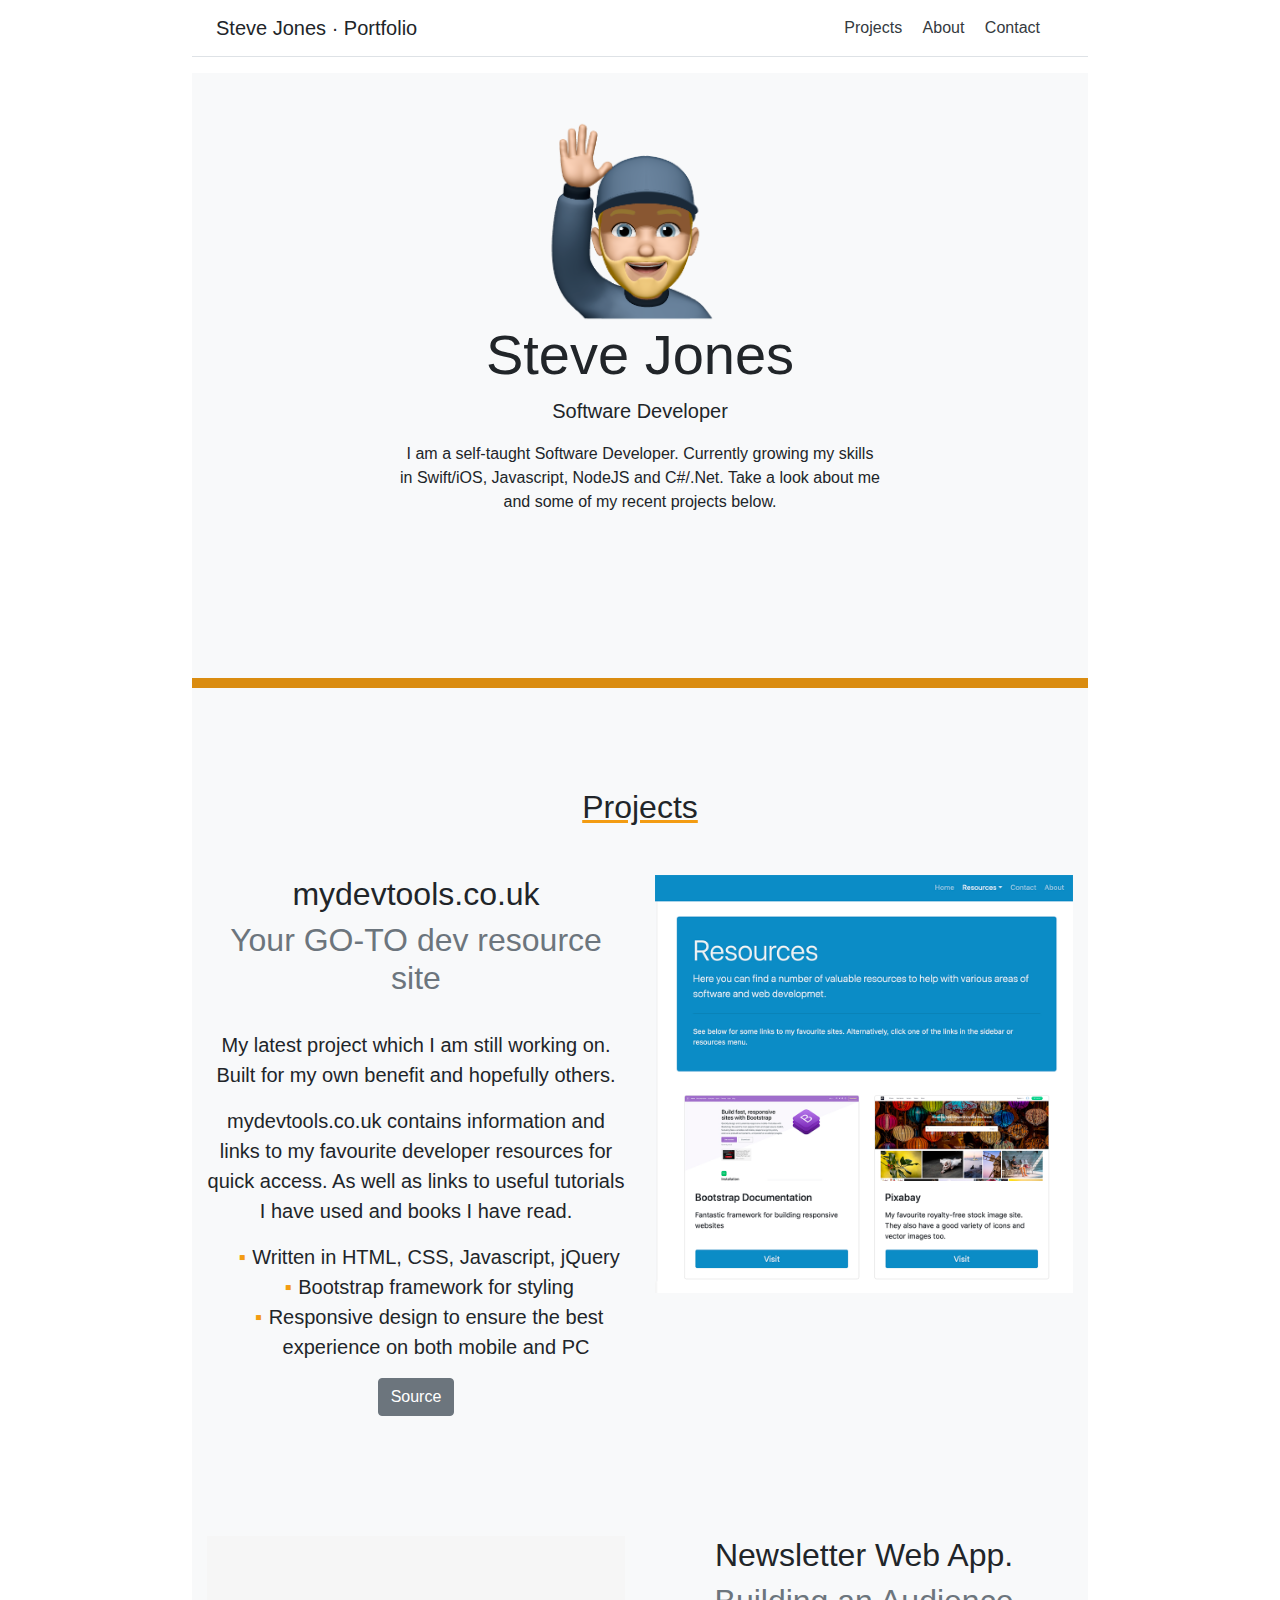
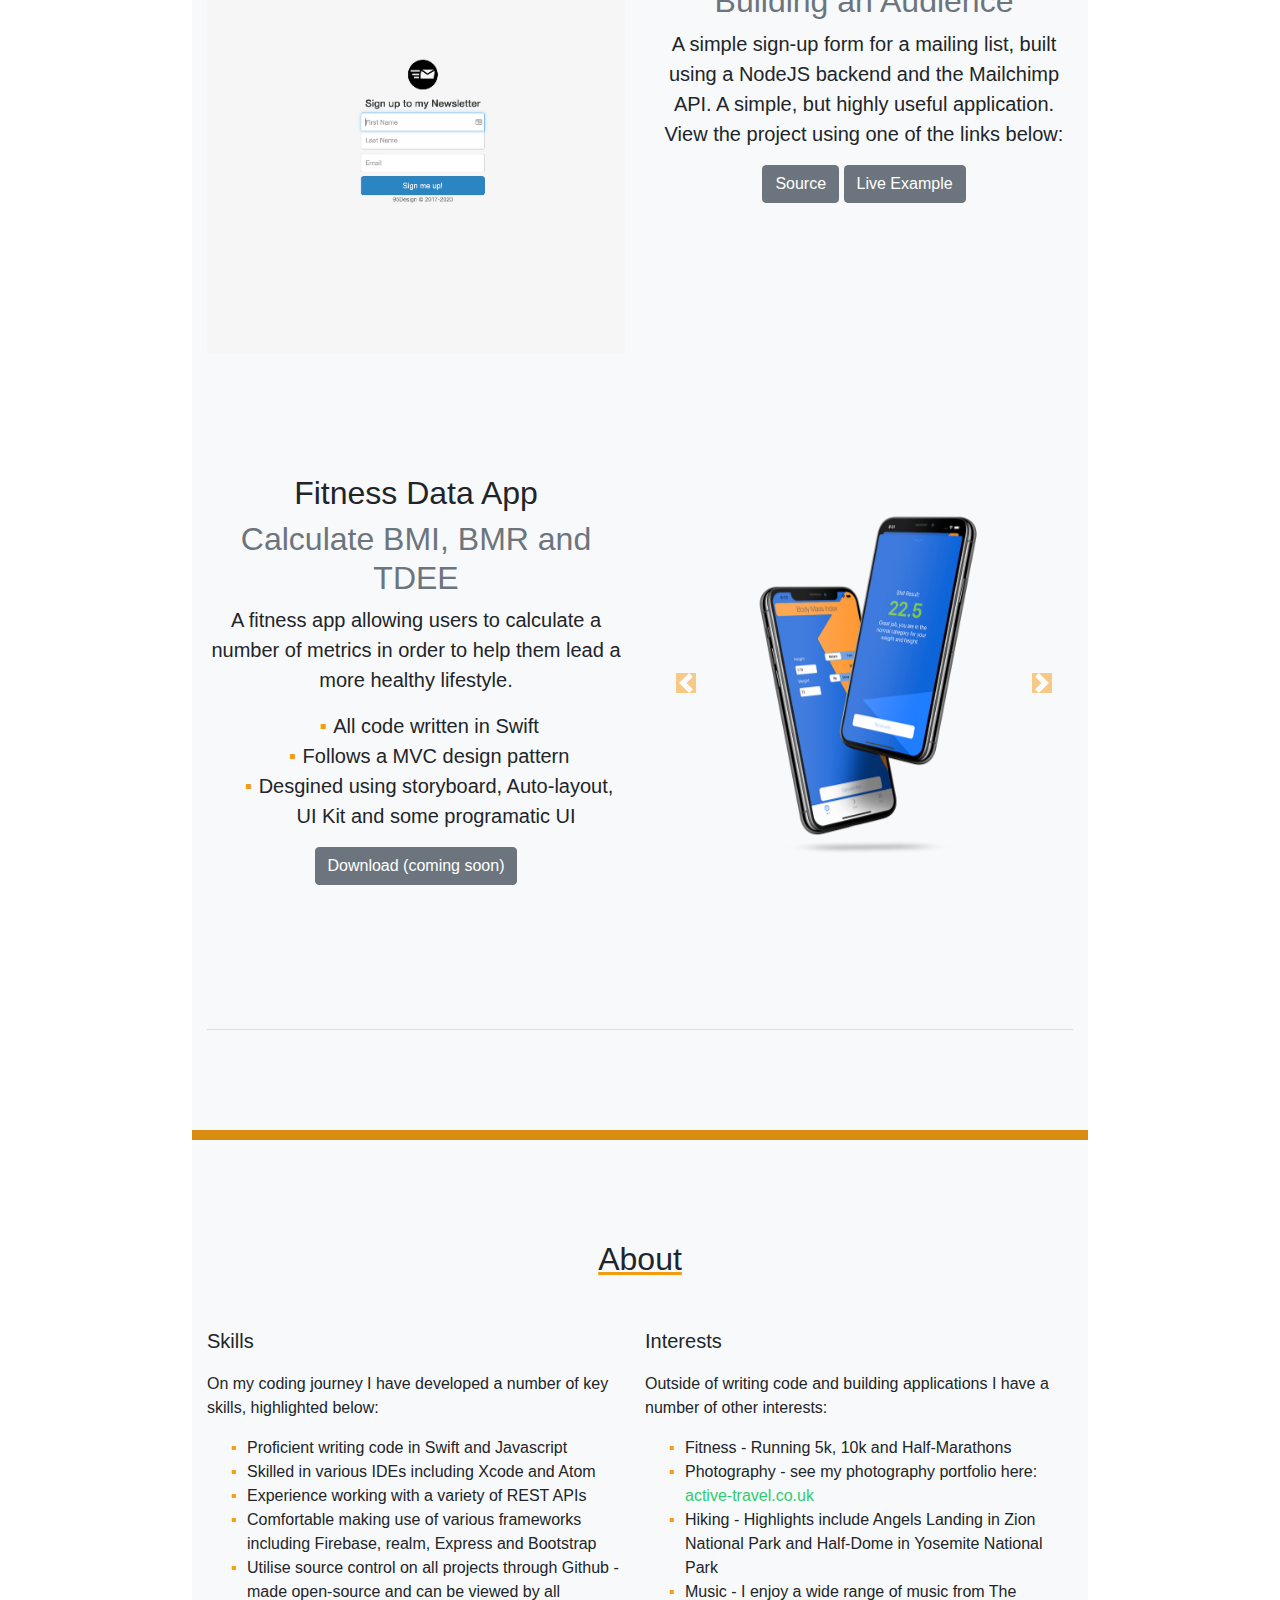
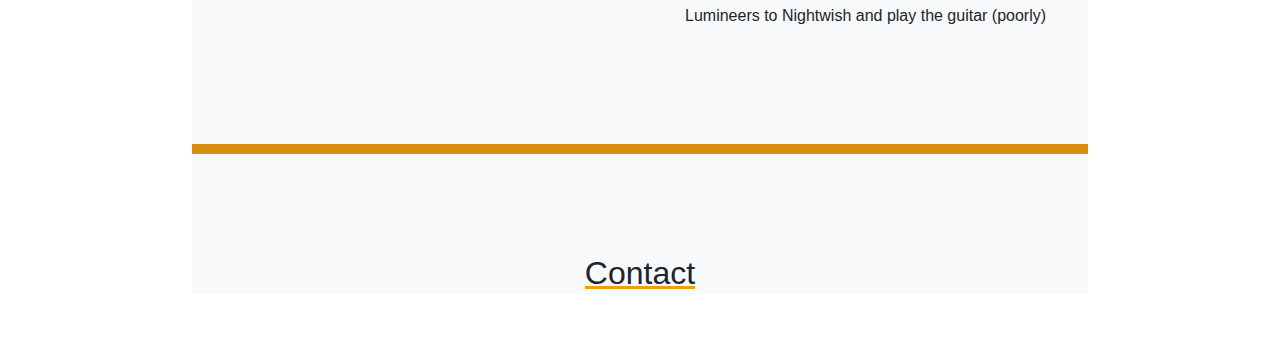
==== commit 95f158fd: "fixing links, text and small bugs" ====
--- a/index.html
+++ b/index.html
@@ -56,11 +56,11 @@
       <!-- project 1 -->
       <div class="row project">
         <div class="col-md-6 text-center">
-          <h2 class="featurette-heading">DevTools.com</h2>
+          <h2 class="featurette-heading">mydevtools.co.uk</h2>
           <h2 class="text-muted">Your GO-TO dev resource site</h2>
           <br>
           <p class="lead">My latest project which I am still working on. Built for my own benefit and hopefully others. </p>
-          <p class="lead">DevTools.com contains information and links to my favourite developer resources for quick access. As well as links to useful
+          <p class="lead">mydevtools.co.uk contains information and links to my favourite developer resources for quick access. As well as links to useful
             tutorials I have used and books I have read.</p>
           <ul>
             <li class="lead">Written in HTML, CSS, Javascript, jQuery</li>
@@ -93,31 +93,31 @@
 
       <!-- project 3 -->
       <div class="row project">
-        <div class="col-md-6 text-center">
+        <div class="col-md-6 text-center vertical-align">
           <h2 class="featurette-heading">Fitness Data App</h2>
           <h2 class="text-muted">Calculate BMI, BMR and TDEE</h2>
           <p class="lead">A fitness app allowing users to calculate a number of metrics in order to help them lead a more healthy lifestyle.</p>
-          <ul>
+          <ul class="lead">
             <li>All code written in Swift</li>
             <li>Follows a MVC design pattern</li>
             <li>Desgined using storyboard, Auto-layout, UI Kit and some programatic UI</li>
           </ul>
-          <a class="btn btn-secondary" href="https://active-travel.co.uk/" target="_blank">Website</a><br><br>
+          <a class="btn btn-secondary" href="#" >Download (coming soon)</a><br><br>
         </div>
         <div class="col-md-6 text-center">
-          <div id="app-carousel" class="carousel slide" data-ride="false">
+          <div id="app-carousel" class="carousel slide">
             <div class="carousel-inner">
               <div class="carousel-item active">
-                <img class="d-block carousel-image" src="images/fitness-app/BMI-info.jpg" alt="First slide">
+                <img class="d-block carousel-image"src="/images/mockups/bmiappmockup1000x1000.png" alt="First slide">
               </div>
               <div class="carousel-item">
-                <img class="d-block carousel-image"src="images/fitness-app/BMI.jpg" alt="Second slide">
+                <img class="d-block carousel-image"src="/images/mockups/bmiappmockup1000x1000.png" alt="Second slide">
               </div>
               <div class="carousel-item">
-                <img class="d-block carousel-image"src="images/fitness-app/TDEE.jpg" alt="Third slide">
+                <img class="d-block carousel-image"src="/images/mockups/bmiappmockup1000x1000.png" alt="Third slide">
               </div>
               <div class="carousel-item">
-                <img class="d-block carousel-image" src="images/fitness-app/TDEE-info.jpg" alt="Forth slide">
+                <img class="d-block carousel-image"src="/images/mockups/bmiappmockup1000x1000.png" alt="Forth slide">
               </div>
             </div>
             <a id="c-slider" class="carousel-control-prev" href="#app-carousel" role="button" data-slide="prev">
@@ -144,8 +144,8 @@
           <p class="lead list-header">Skills</p>
           <p>On my coding journey I have developed a number of key skills, highlighted below:</p>
           <ul>
+            <li>Proficient writing code in Swift and Javascript</li>
             <li>Skilled in various IDEs including Xcode and Atom</li>
-            <li>Proficient writing in Swift</li>
             <li>Experience working with a variety of REST APIs</li>
             <li>Comfortable making use of various frameworks including Firebase, realm, Express and Bootstrap</li>
             <li>Utilise source control on all projects through Github - made open-source and can be viewed by all</li>
--- a/styles/main.css
+++ b/styles/main.css
@@ -88,11 +88,12 @@
 
 
 .carousel-item {
-  padding: 7% 15%;
+  /* padding: 7% 15%; */
 }
 
 .carousel-image {
-  width: 50%;
+  width: 100%;
+  height: inherit;
   margin: 20px;
 }
 .carousel-inner img {
@@ -102,3 +103,7 @@
 .cc-slider{
   background-color: #f39c12;
 }
+
+#about{
+  text-align: left;
+}
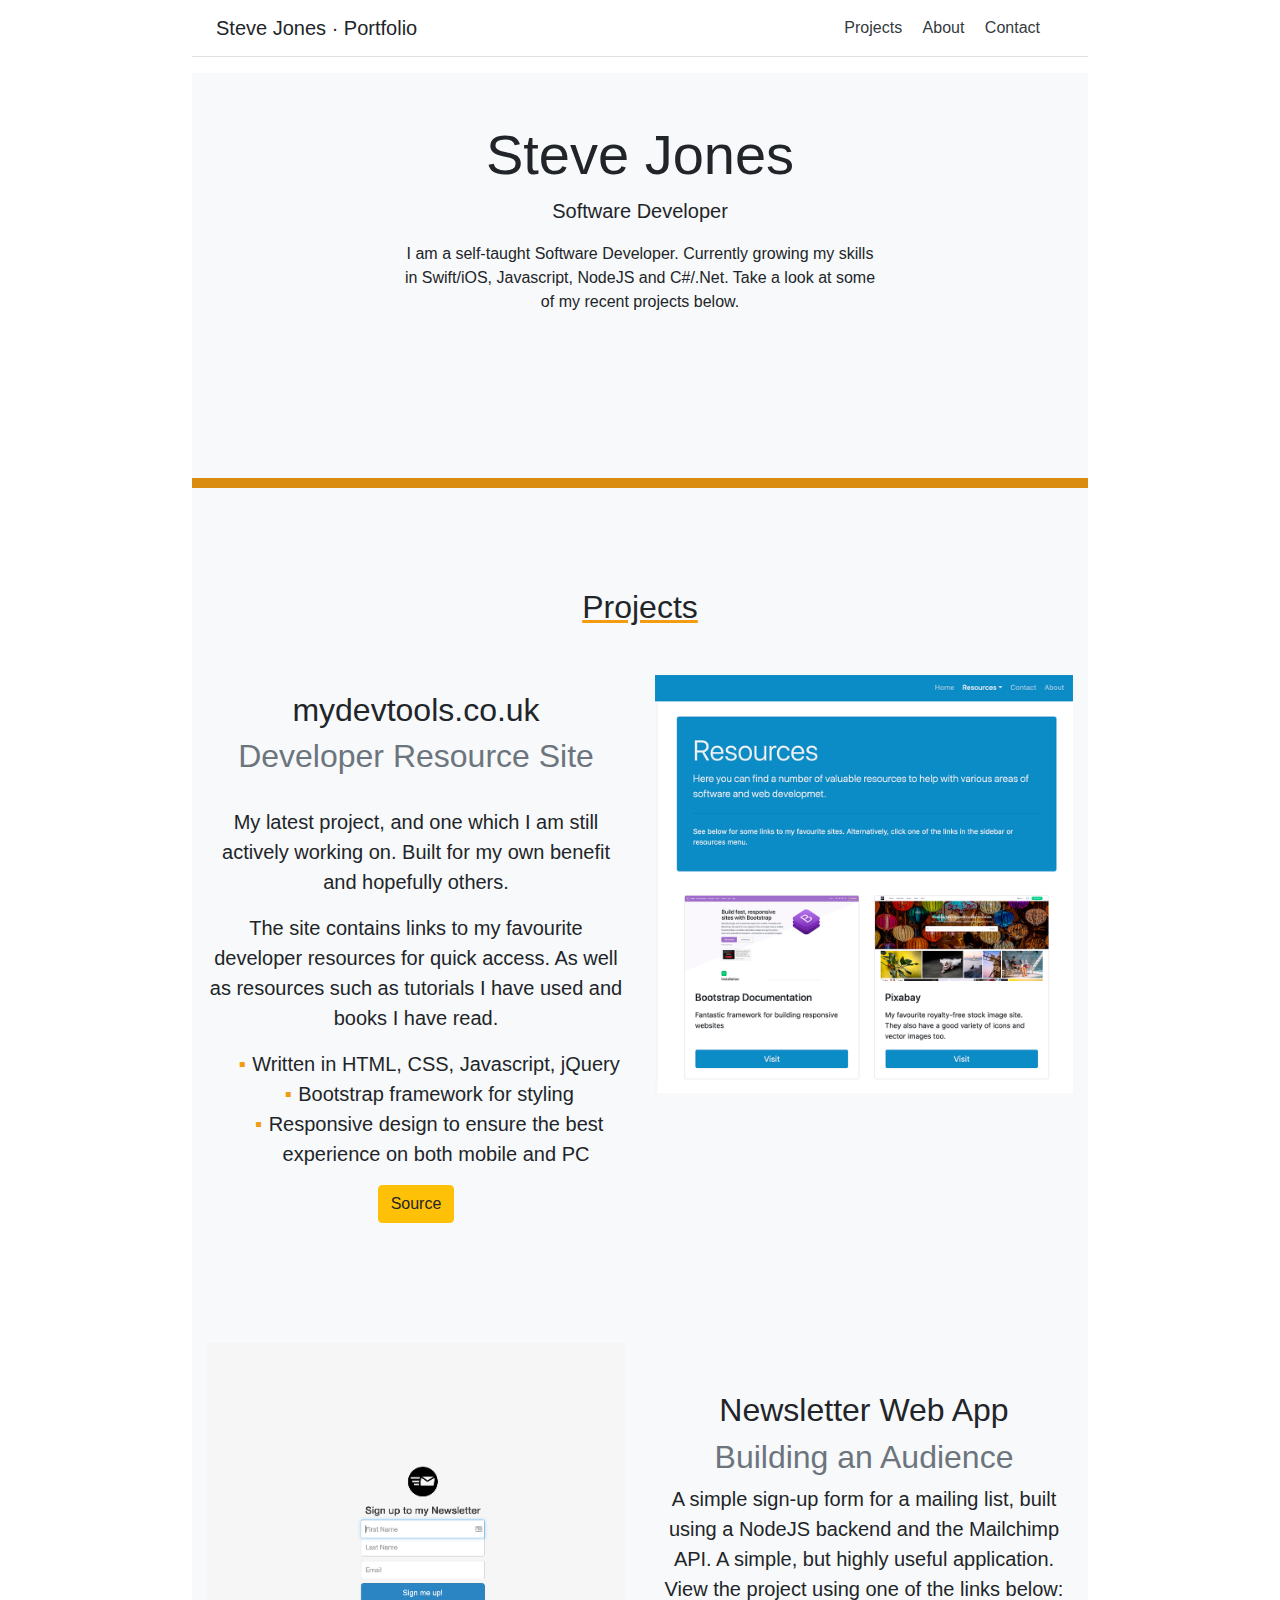
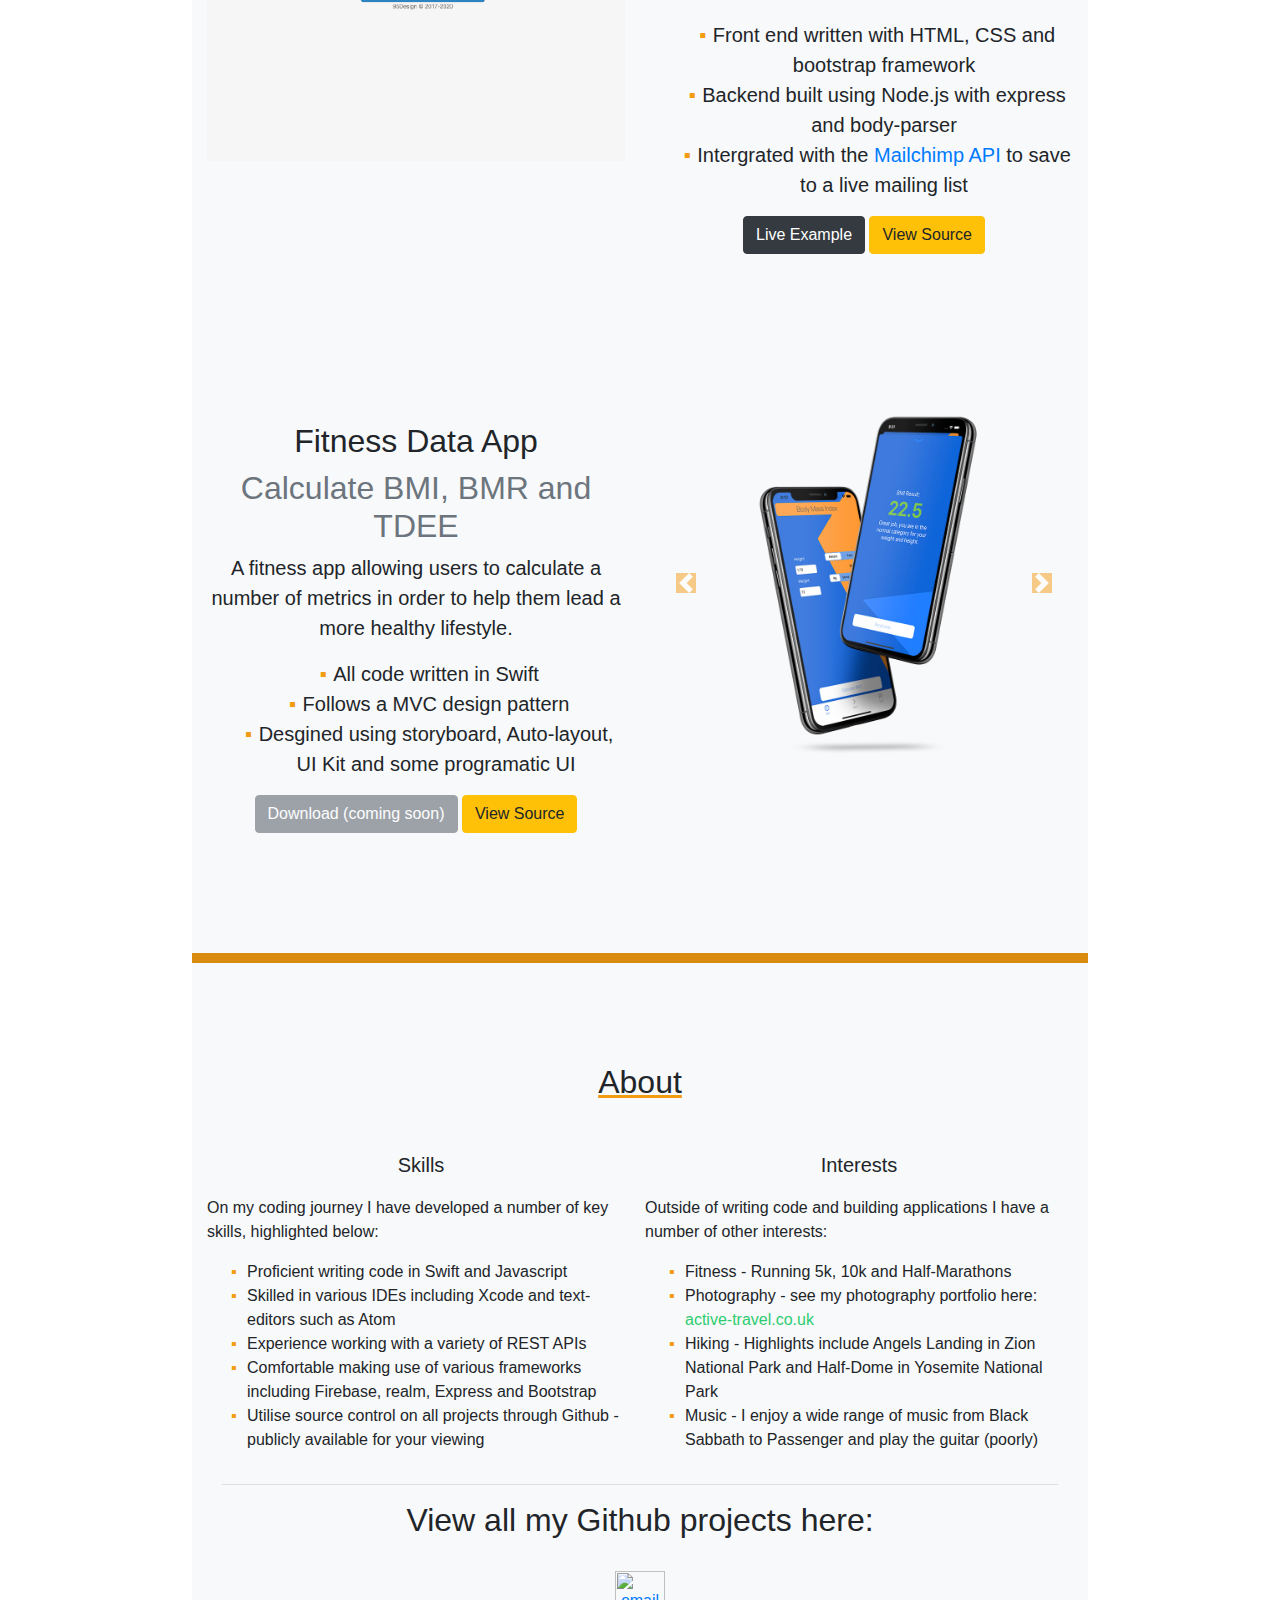
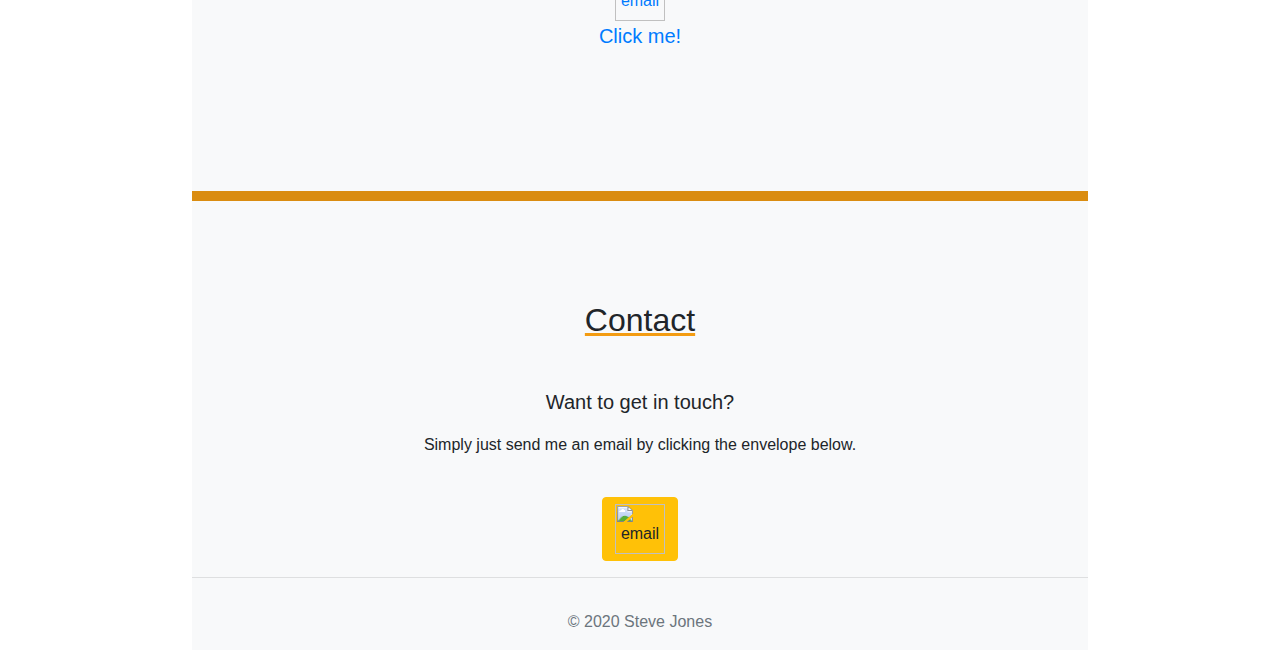
==== commit ca14104e: "updated some links, text and grammar" ====
--- a/index.html
+++ b/index.html
@@ -11,7 +11,7 @@
   <link rel="shortcut icon" href="favicon.png">
 
   <script src="https://ajax.googleapis.com/ajax/libs/jquery/3.5.1/jquery.min.js"></script>
-  <script src="jquery_functions.js"></script>
+  <script src="/scripts/jquery_functions.js"></script>
   <!-- bootstrap css -->
   <link rel="stylesheet" href="https://stackpath.bootstrapcdn.com/bootstrap/4.5.2/css/bootstrap.min.css" integrity="sha384-JcKb8q3iqJ61gNV9KGb8thSsNjpSL0n8PARn9HuZOnIxN0hoP+VmmDGMN5t9UJ0Z" crossorigin="anonymous">
   <!-- custom css -->
@@ -34,19 +34,17 @@
     <!-- introduction  -->
     <div class="position-relative overflow-hidden p-3 p-md-5 m-md-3 text-center bg-light">
       <div class="col-md-8 p-lg-8 mx-auto">
-        <img class="img-fluid header-image" src="hello.png" alt="">
+        <img class="img-fluid header-image" src="/images/hello.png" alt="">
         <h1 class="display-4 font-weight-normal">Steve Jones</h1>
         <p class="lead font-weight-normal">Software Developer</p>
-        <p class=" font-weight-normal">I am a self-taught Software Developer. Currently growing my skills in Swift/iOS, Javascript, NodeJS and C#/.Net. Take a look about me and some of my recent projects below.</p>
+        <p class=" font-weight-normal">I am a self-taught Software Developer. Currently growing my skills in Swift/iOS, Javascript, NodeJS and C#/.Net. Take a look at some of my recent projects below.</p>
       </div>
       <div class="product-device shadow-sm d-none d-md-block"></div>
       <div class="product-device product-device-2 shadow-sm d-none d-md-block"></div>
     </div> <!-- end of introduction -->
 
+
     <hr class="spacer">
-
-
-
 
 
     <!-- projects -->
@@ -55,46 +53,50 @@
 
       <!-- project 1 -->
       <div class="row project">
-        <div class="col-md-6 text-center">
-          <h2 class="featurette-heading">mydevtools.co.uk</h2>
-          <h2 class="text-muted">Your GO-TO dev resource site</h2>
+        <div class="info-col col-md-6 text-center">
+          <h2 class="featurette-heading mt-3">mydevtools.co.uk</h2>
+          <h2 class="text-muted">Developer Resource Site</h2>
           <br>
-          <p class="lead">My latest project which I am still working on. Built for my own benefit and hopefully others. </p>
-          <p class="lead">mydevtools.co.uk contains information and links to my favourite developer resources for quick access. As well as links to useful
-            tutorials I have used and books I have read.</p>
+          <p class="lead">My latest project, and one which I am still actively working on. Built for my own benefit and hopefully others. </p>
+          <p class="lead">The site contains links to my favourite developer resources for quick access. As well as resources such as tutorials I have used and books I have read.</p>
           <ul>
             <li class="lead">Written in HTML, CSS, Javascript, jQuery</li>
             <li class="lead">Bootstrap framework for styling</li>
             <li class="lead">Responsive design to ensure the best experience on both mobile and PC</li>
           </ul>
           <div class="container text-center">
-            <a href="https://github.com/stevej763/dev-tools-site" class="btn btn-secondary" target="_blank">Source</a>
+            <a href="https://github.com/stevej763/dev-tools-site" class="btn btn-warning" target="_blank">Source</a>
           </div>
         </div>
         <div class="col-md-6">
-
-          <img class="featurette-image img-fluid mx-auto" src="images/devtools.jpg" width="500" height="500" alt="">
+          <a href="#" class="pop"><img class="featurette-image img-fluid mx-auto" src="images/devtools.jpg" width="500" height="500" alt=""></a>
+
         </div>
       </div>
 
       <!-- project 2 -->
       <div class="row project">
-        <div class="col-md-6 order-md-2 text-center">
-          <h2 class="featurette-heading">Newsletter Web App.</h2>
+        <div class="info-col col-md-6 order-md-2 text-center">
+          <h2 class="featurette-heading mt-5">Newsletter Web App</h2>
           <h2 class="text-muted">Building an Audience</h2>
           <p class="lead">A simple sign-up form for a mailing list, built using a NodeJS backend and the Mailchimp API. A simple, but highly useful application. View the project using one of the links below:</p>
-          <a href="https://github.com/stevej763/mailing-list-nodejs" class="btn btn-secondary" target="_blank">Source</a>
-          <a href="https://mail-listing-app.herokuapp.com/" class="btn btn-secondary" target="_blank">Live Example</a><br><br>
+          <ul>
+            <li class="lead">Front end written with HTML, CSS and bootstrap framework</li>
+            <li class="lead">Backend built using Node.js with express and body-parser</li>
+            <li class="lead">Intergrated with the <a href="https://mailchimp.com/developer/">Mailchimp API</a> to save to a live mailing list</li>
+          </ul>
+          <a href="https://mail-listing-app.herokuapp.com/" class="btn btn-dark" target="_blank">Live Example</a>
+          <a href="https://github.com/stevej763/mailing-list-nodejs" class="btn btn-warning" target="_blank">View Source</a>
         </div>
         <div class="col-md-6">
-          <img class="featurette-image img-fluid mx-auto" src="images/mail-app-nodejs.jpg" width="500" height="500" alt="">
+          <a href="#" class="pop"><img class="featurette-image img-fluid mx-auto" src="images/mail-app-nodejs.jpg" width="500" height="500" alt=""></a>
         </div>
       </div>
 
       <!-- project 3 -->
       <div class="row project">
-        <div class="col-md-6 text-center vertical-align">
-          <h2 class="featurette-heading">Fitness Data App</h2>
+        <div class="info-col col-md-6 text-center">
+          <h2 class="featurette-heading mt-5">Fitness Data App</h2>
           <h2 class="text-muted">Calculate BMI, BMR and TDEE</h2>
           <p class="lead">A fitness app allowing users to calculate a number of metrics in order to help them lead a more healthy lifestyle.</p>
           <ul class="lead">
@@ -102,22 +104,20 @@
             <li>Follows a MVC design pattern</li>
             <li>Desgined using storyboard, Auto-layout, UI Kit and some programatic UI</li>
           </ul>
-          <a class="btn btn-secondary" href="#" >Download (coming soon)</a><br><br>
+          <button class="btn btn-secondary" href="#" disabled> Download (coming soon)</button>
+          <a class="btn btn-warning" href="https://github.com/stevej763/fitness-app" >View Source</a>
         </div>
         <div class="col-md-6 text-center">
           <div id="app-carousel" class="carousel slide">
             <div class="carousel-inner">
               <div class="carousel-item active">
-                <img class="d-block carousel-image"src="/images/mockups/bmiappmockup1000x1000.png" alt="First slide">
+                <a href="#" class="pop"><img class="d-block carousel-image"src="/images/mockups/bmiappmockup1000x1000.png" alt="First slide"></a>
               </div>
               <div class="carousel-item">
-                <img class="d-block carousel-image"src="/images/mockups/bmiappmockup1000x1000.png" alt="Second slide">
+                <a href="#" class="pop"><img class="d-block carousel-image"src="/images/mockups/TDEEappmockup1000x1000.png" alt="Second slide"></a>
               </div>
               <div class="carousel-item">
-                <img class="d-block carousel-image"src="/images/mockups/bmiappmockup1000x1000.png" alt="Third slide">
-              </div>
-              <div class="carousel-item">
-                <img class="d-block carousel-image"src="/images/mockups/bmiappmockup1000x1000.png" alt="Forth slide">
+                <a href="#" class="pop"><img class="d-block carousel-image"src="/images/mockups/calculatorappmockup1000x1000.png" alt="Third slide"></a>
               </div>
             </div>
             <a id="c-slider" class="carousel-control-prev" href="#app-carousel" role="button" data-slide="prev">
@@ -131,7 +131,6 @@
           </div>
         </div>
       </div>
-      <hr class="featurette-divider">
     </div> <!-- end of projects section -->
 
     <hr class="spacer">
@@ -141,45 +140,85 @@
       <h2 class="heading text-center">About</h2>
       <div class="row">
         <div class="col-md-6 skills-list">
-          <p class="lead list-header">Skills</p>
+          <p class="lead text-center">Skills</p>
           <p>On my coding journey I have developed a number of key skills, highlighted below:</p>
           <ul>
             <li>Proficient writing code in Swift and Javascript</li>
-            <li>Skilled in various IDEs including Xcode and Atom</li>
+            <li>Skilled in various IDEs including Xcode and text-editors such as Atom</li>
             <li>Experience working with a variety of REST APIs</li>
             <li>Comfortable making use of various frameworks including Firebase, realm, Express and Bootstrap</li>
-            <li>Utilise source control on all projects through Github - made open-source and can be viewed by all</li>
+            <li>Utilise source control on all projects through Github - publicly available for your viewing</li>
           </ul>
         </div>
         <div class="col-md-6 interests-list">
-          <p class="lead list-header">Interests</p>
+          <p class="lead text-center">Interests</p>
           <p>Outside of writing code and building applications I have a number of other interests:</p>
           <ul>
             <li>Fitness - Running 5k, 10k and Half-Marathons</li>
             <li>Photography - see my photography portfolio here: <a target="_blank" href="https://active-travel.co.uk/">active-travel.co.uk</a></li>
             <li>Hiking - Highlights include Angels Landing in Zion National Park and Half-Dome in Yosemite National Park</li>
-            <li>Music - I enjoy a wide range of music from The Lumineers to Nightwish and play the guitar (poorly)</li>
-          </ul>
-        </div>
+            <li>Music - I enjoy a wide range of music from Black Sabbath to Passenger and play the guitar (poorly)</li>
+          </ul>
+        </div>
+      </div>
+      <div class="container text-center">
+        <hr class="divider-50">
+        <h2>View all my Github projects here:</h2>
+        <br>
+        <a class="contact-icons" href="https://github.com/stevej763" target="_blank"><img src="/images/contact/github-brands.svg" width="50" alt="email"></a>
+        <a class="contact-icons" href="https://github.com/stevej763" target="_blank"><p class="lead">Click me!</p></a>
+
+        <br>
+
       </div>
     </div>
 
-    <hr class="spacer">
-
+  <hr class="spacer">
+
+
+      <!-- contact -->
     <div class="container" id="contact">
-      <!-- contact -->
       <h2 class="heading text-center">Contact</h2>
-
+      <div class="container text-center">
+        <p class="lead">Want to get in touch?</p>
+        <p>Simply just send me an email by clicking the envelope below.</p>
+        <br>
+        <a class="contact-icons btn btn-warning" href="mailto:steve@95design.co.uk?subject=Website contact"><img src="/images/contact/envelope-solid.svg" width="50" alt="email"></a>
+      </div>
+
+
+
+    </div>
+
+
+
+
+
+    <!-- footer -->
+    <hr class="divider-50">
+    <footer class="footer mt-auto py-3">
+      <div class="container">
+        <span class="text-muted"> &#169; 2020 Steve Jones</span>
+      </div>
+    </footer>
+  </div>
+
+
+
+
+<!-- modal image pop-up (hidden unless class="pop" clicked -->
+  <div class="modal fade" id="imagemodal" tabindex="-1" role="dialog" aria-labelledby="myModalLabel" aria-hidden="true">
+    <div class="modal-dialog">
+      <div class="modal-content">
+        <div class="modal-body">
+          <button type="button" class="close" data-dismiss="modal"><span aria-hidden="true">&times;</span><span class="sr-only">Close</span></button>
+          <img src="" class="imagepreview" style="width: 100%;" >
+        </div>
+      </div>
     </div>
   </div>
 
 
-
-
-
-
-
-
   <script src="https://cdn.jsdelivr.net/npm/popper.js@1.16.1/dist/umd/popper.min.js" integrity="sha384-9/reFTGAW83EW2RDu2S0VKaIzap3H66lZH81PoYlFhbGU+6BZp6G7niu735Sk7lN" crossorigin="anonymous"></script>
   <script src="https://stackpath.bootstrapcdn.com/bootstrap/4.5.2/js/bootstrap.min.js" integrity="sha384-B4gt1jrGC7Jh4AgTPSdUtOBvfO8shuf57BaghqFfPlYxofvL8/KUEfYiJOMMV+rV" crossorigin="anonymous"></script>
 
